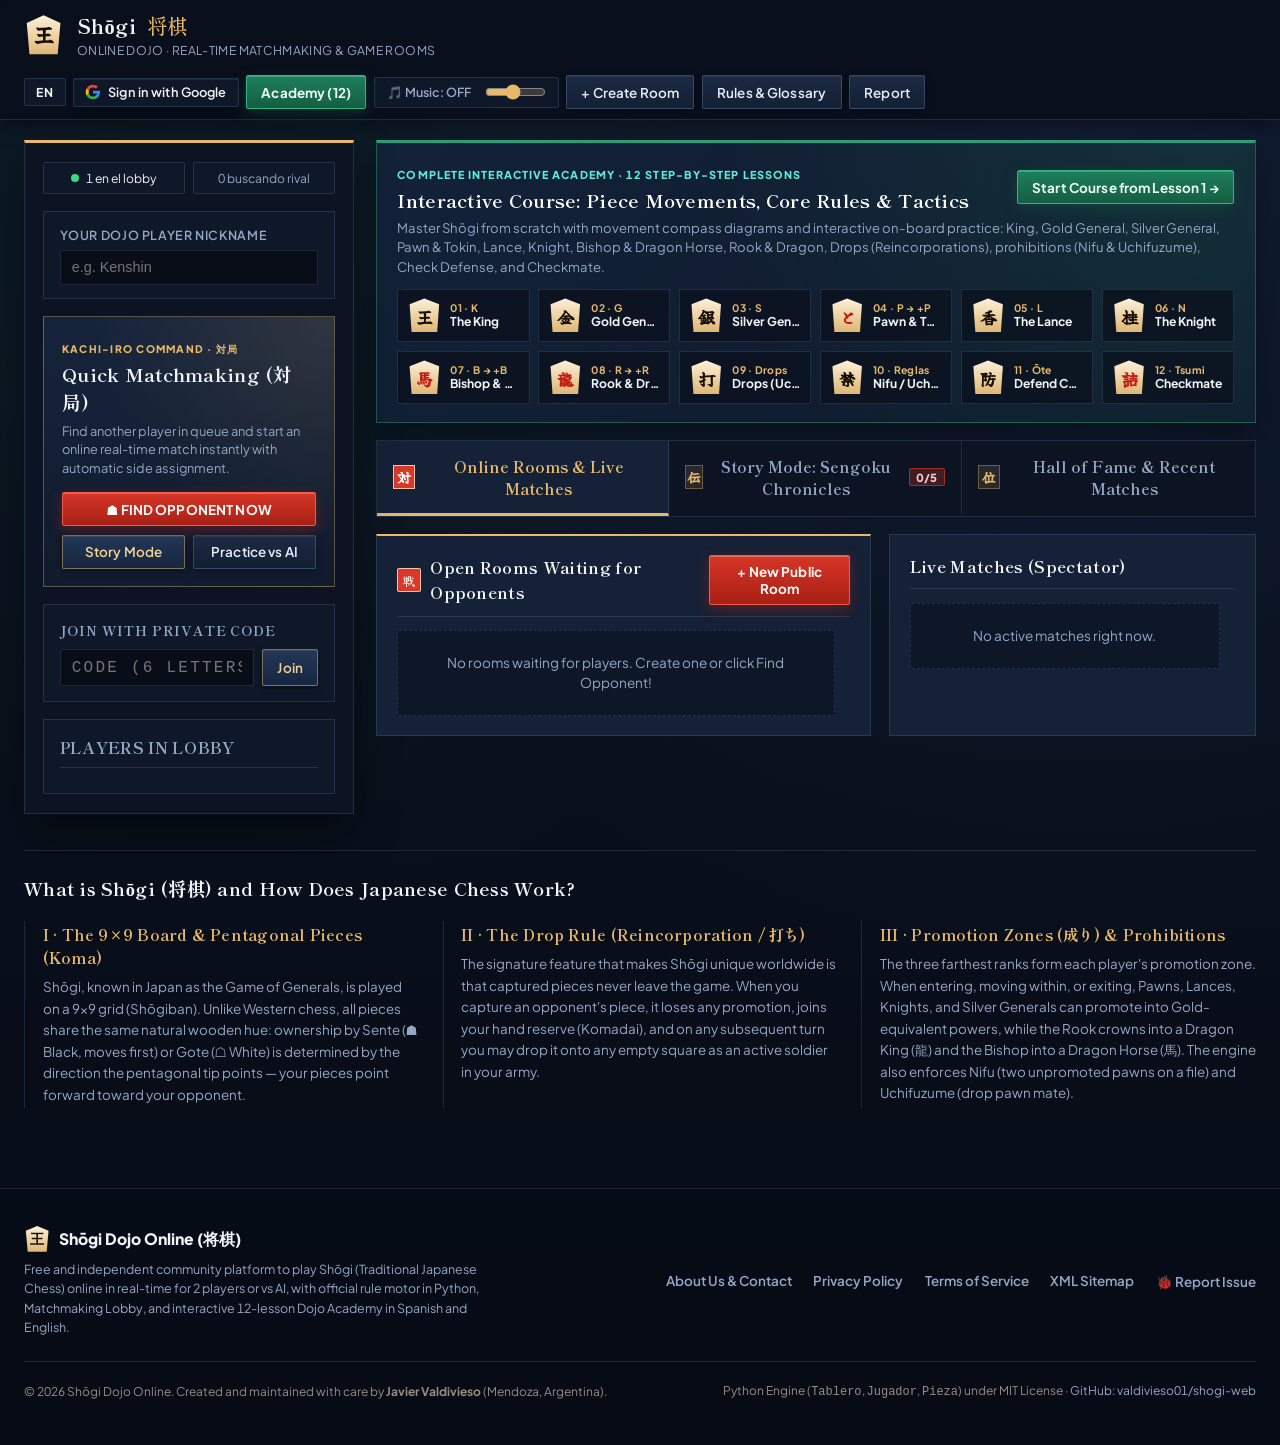
==== static/index.html @ 3d6b6ccf "style(buttons): replace flat beige buttons with Shu-iro vermilion, Tatami jade, and sculpted Indigo " ====
<!DOCTYPE html>
<html lang="es">
<head>
  <meta charset="utf-8">
  <meta name="viewport" content="width=device-width, initial-scale=1.0">
  <title>Dojo Shōgi Online (将棋) | Jugar Ajedrez Japonés Gratis para 2 Jugadores y Academia</title>
  <meta name="description" content="Juega al Shōgi (Ajedrez Tradicional Japonés) online gratis en tiempo real para 2 jugadores o contra la IA en Dojo Shōgi Online. Incluye Lobby de Matchmaking, salas con código y Academia interactiva de 12 lecciones en español.">
  <meta name="keywords" content="shogi online, dojo shogi, dojoshogi, jugar shogi gratis, ajedrez japones online, shogi 2 jugadores, aprender a jugar shogi, reglas del shogi en español, tablero shogi, shogi matchmaking, piezas de shogi">
  <meta name="author" content="Javier Valdivieso">
  <meta name="robots" content="index, follow, max-snippet:-1, max-image-preview:large">
  <meta name="google-adsense-account" content="ca-pub-4665232577336299">
  <link rel="canonical" href="https://www.dojoshogi.online/">
  <link rel="icon" type="image/x-icon" href="/favicon.ico">
  <link rel="icon" type="image/png" sizes="48x48" href="/icon-48.png">
  <link rel="icon" type="image/png" sizes="192x192" href="/icon-192.png">
  <link rel="icon" type="image/svg+xml" href="/icon.svg">
  <link rel="apple-touch-icon" sizes="180x180" href="/apple-touch-icon.png">
  <link rel="manifest" href="/manifest.json">

  <!-- OpenGraph / Facebook / WhatsApp / Discord -->
  <meta property="og:type" content="website">
  <meta property="og:locale" content="es_AR">
  <meta property="og:url" content="https://www.dojoshogi.online/">
  <meta property="og:site_name" content="Dojo Shōgi Online (将棋)">
  <meta property="og:title" content="王 Dojo Shōgi Online (将棋) | Ajedrez Japonés Gratis para 2 Jugadores y Academia">
  <meta property="og:description" content="Desafía a un amigo, busca rival en el Lobby en tiempo real, juega contra el Sensei Bot o aprende desde cero en nuestra Academia interactiva de 12 lecciones en español.">
  <meta property="og:image" content="https://www.dojoshogi.online/static/og-image.png">
  <meta property="og:image:width" content="1200">
  <meta property="og:image:height" content="630">

  <!-- Twitter Cards -->
  <meta name="twitter:card" content="summary_large_image">
  <meta name="twitter:title" content="王 Dojo Shōgi Online (将棋) | Ajedrez Japonés para 2 Jugadores">
  <meta name="twitter:description" content="Partidas online en tiempo real, Lobby de Matchmaking, modo contra IA y Academia interactiva de 12 lecciones en español.">
  <meta name="twitter:image" content="https://www.dojoshogi.online/static/og-image.png">

  <link rel="preconnect" href="https://fonts.googleapis.com">
  <link rel="preconnect" href="https://fonts.gstatic.com" crossorigin>
  <link href="https://fonts.googleapis.com/css2?family=Plus+Jakarta+Sans:wght@400;500;600;700;800&family=Shippori+Mincho:wght@600;700;800&family=Yuji+Syuku&display=swap" rel="stylesheet">
  <link rel="stylesheet" href="/static/styles.css?v=25">

  <!-- Datos Estructurados JSON-LD (Schema.org WebSite + WebApplication + FAQPage) para indexado en Google -->
  <script type="application/ld+json">
  {
    "@context": "https://schema.org",
    "@graph": [
      {
        "@type": "WebSite",
        "@id": "https://www.dojoshogi.online/#website",
        "url": "https://www.dojoshogi.online/",
        "name": "Dojo Shōgi Online (将棋)",
        "inLanguage": "es",
        "image": "https://www.dojoshogi.online/static/og-image.png",
        "publisher": {
          "@type": "Person",
          "name": "Javier Valdivieso"
        }
      },
      {
        "@type": "WebApplication",
        "@id": "https://www.dojoshogi.online/#app",
        "url": "https://www.dojoshogi.online/",
        "name": "Dojo Shōgi Online (将棋)",
        "applicationCategory": "GameApplication",
        "genre": "Board Game, Strategy, Japanese Chess",
        "inLanguage": "es",
        "operatingSystem": "All",
        "image": "https://www.dojoshogi.online/static/og-image.png",
        "logo": "https://www.dojoshogi.online/static/icon-512.png",
        "author": {
          "@type": "Person",
          "name": "Javier Valdivieso"
        },
        "description": "Plataforma web gratuita para jugar al Shōgi (Ajedrez Tradicional Japonés) online en tiempo real para 2 jugadores o contra la IA, con Lobby de Matchmaking y curso interactivo de 12 lecciones.",
        "offers": {
          "@type": "Offer",
          "price": "0",
          "priceCurrency": "USD"
        }
      },
      {
        "@type": "FAQPage",
        "@id": "https://www.dojoshogi.online/#faq",
        "mainEntity": [
          {
            "@type": "Question",
            "name": "¿Cómo se juega al Shōgi (Ajedrez Japonés) online para 2 jugadores?",
            "acceptedAnswer": {
              "@type": "Answer",
              "text": "En Dojo Shōgi Online (dojoshogi.online) puedes usar el botón de Emparejamiento Rápido (Matchmaking) para encontrar un rival automáticamente, jugar en solitario contra el Sensei Bot (IA), unirte a una sala pública abierta en el Lobby o crear una sala privada y compartir el enlace con un amigo para jugar en tiempo real desde cualquier dispositivo."
            }
          },
          {
            "@type": "Question",
            "name": "¿Cuál es la principal diferencia entre el Shōgi y el ajedrez occidental?",
            "acceptedAnswer": {
              "@type": "Answer",
              "text": "Se juega en un tablero de 9x9 casillas con fichas pentagonales llamadas Koma. La regla más distintiva es la Reincorporación (Drop o Uchi): las piezas que capturas al oponente pasan a tu reserva (Komadai) y en tu turno puedes volver a colocarlas en el tablero como parte de tu propio ejército."
            }
          },
          {
            "@type": "Question",
            "name": "¿Qué son las reglas de Nifu y Uchifuzume en el Shōgi?",
            "acceptedAnswer": {
              "@type": "Answer",
              "text": "Nifu (Dos Peones) prohíbe reincorporar un peón de la reserva en una columna donde ya tengas otro peón propio sin promocionar. Uchifuzume prohíbe dar jaque mate inmediato soltando un peón desde la reserva, aunque sí es válido dar jaque mate moviendo un peón que ya estaba en el tablero."
            }
          }
        ]
      }
    ]
  }
  </script>

  <!-- Google AdSense -->
  <script async src="https://pagead2.googlesyndication.com/pagead/js/adsbygoogle.js?client=ca-pub-4665232577336299" crossorigin="anonymous"></script>

  <!-- Vercel Web Analytics (HTML / Python Flask) -->
  <script>
    window.va = window.va || function () { (window.vaq = window.vaq || []).push(arguments); };
  </script>
  <script defer src="/_vercel/insights/script.js"></script>
  <!-- Google Identity Services (Sign in with Google) -->
  <script src="https://accounts.google.com/gsi/client" async defer></script>
</head>
<body>
  <header class="topbar">
    <div class="brand">
      <span class="brand-koma" aria-hidden="true">王</span>
      <div>
        <h1>Shōgi <span lang="ja">将棋</span></h1>
        <p class="subtitle" data-i18n="subtitle">Dojo Online · Matchmaking y Salas en Tiempo Real</p>
      </div>
    </div>

    <div class="room-bar" id="room-bar">
      <!-- Selector de Idioma -->
      <div class="lang-switch-pill" role="group" aria-label="Selector de idioma / Language selector">
        <button type="button" class="btn-lang-toggle" id="btn-toggle-lang" title="Cambiar idioma (Español / English)">
          <span id="current-lang-label">ES</span>
        </button>
      </div>

      <!-- Widget de Autenticación con Google -->
      <div class="user-auth-pill" id="user-auth-pill">
        <button type="button" class="btn btn-auth" id="btn-google-login">
          <svg class="google-icon" viewBox="0 0 24 24" width="16" height="16" aria-hidden="true">
            <path fill="#4285F4" d="M22.56 12.25c0-.78-.07-1.53-.2-2.25H12v4.26h5.92c-.26 1.37-1.04 2.53-2.21 3.31v2.77h3.57c2.08-1.92 3.28-4.74 3.28-8.09z"/>
            <path fill="#34A853" d="M12 23c2.97 0 5.46-.98 7.28-2.66l-3.57-2.77c-.98.66-2.23 1.06-3.71 1.06-2.86 0-5.29-1.93-6.16-4.53H2.18v2.84C3.99 20.53 7.7 23 12 23z"/>
            <path fill="#FBBC05" d="M5.84 14.09c-.22-.66-.35-1.36-.35-2.09s.13-1.43.35-2.09V7.06H2.18C1.43 8.55 1 10.22 1 12s.43 3.45 1.18 4.94l2.85-2.22.81-.63z"/>
            <path fill="#EA4335" d="M12 5.38c1.62 0 3.06.56 4.21 1.64l3.15-3.15C17.45 2.09 14.97 1 12 1 7.7 1 3.99 3.47 2.18 7.06l3.66 2.84c.87-2.6 3.3-4.52 6.16-4.52z"/>
          </svg>
          <span data-i18n="btn_login_google">Iniciar con Google</span>
        </button>
        <div class="user-profile-widget" id="user-profile-widget" hidden>
          <a href="/admin" class="btn-admin-pill" id="btn-admin-topbar" title="Panel de Administración" hidden>Admin</a>
          <img src="" alt="Avatar" class="user-avatar-top" id="user-avatar-top" width="26" height="26">
          <div class="user-meta-top">
            <span class="user-name-top" id="user-name-top"></span>
            <span class="user-rating-badge" id="user-rating-top">1200 pts</span>
          </div>
          <button type="button" class="btn-logout" id="btn-logout" title="Cerrar sesión" aria-label="Cerrar sesión">✕</button>
        </div>
      </div>
      <button type="button" class="btn" id="btn-back-lobby" data-i18n="btn_back_lobby" hidden>
        ← Volver al Lobby
      </button>
      <div class="room-pill" id="room-pill" hidden>
        <span class="status-dot" id="conn-dot" aria-hidden="true"></span>
        <span class="room-label" data-i18n="room_label">Sala:</span>
        <code id="room-code-display">---</code>
        <span class="role-badge" id="my-role-badge">Sin sala</span>
      </div>
      <button type="button" class="btn btn-accent" id="btn-copy-link" data-i18n="btn_copy_link" hidden>
        Copiar link de invitación
      </button>
      <button type="button" class="btn" id="btn-flip-board" data-i18n="btn_flip_board" hidden>
        Girar tablero
      </button>
      <button type="button" class="btn btn-jade" id="btn-start-tutorial-top" data-i18n="btn_learn_play">
        Academia (12)
      </button>
      <div class="audio-control-pill" role="group" aria-label="Control de música relajante del Dojo">
        <button type="button" class="btn-audio-toggle" id="btn-toggle-music" aria-pressed="false">
          Sonido: OFF
        </button>
        <input
          type="range"
          id="music-volume"
          class="music-volume-slider"
          min="0"
          max="100"
          value="45"
          aria-label="Volumen de la música relajante"
        >
      </div>
      <button type="button" class="btn" id="btn-open-create-modal" data-i18n="btn_create_room_top">
        + Crear Sala
      </button>
      <button type="button" class="btn" id="btn-open-rules" data-i18n="btn_rules_top">
        Glosario y Reglas
      </button>
      <button type="button" class="btn" id="btn-open-bug-report" data-i18n="btn_bug_top">
        Reportar
      </button>
    </div>
  </header>

  <main>
    <!-- VISTA 1: STUDIO DE ESTRATEGIA (SIDEBAR COMMAND DOCK + LIENZO CENTRAL) -->
    <section class="lobby-page" id="lobby-view" aria-label="Lobby principal de emparejamiento y salas">
      <div class="studio-shell">
        <!-- COLUMNA IZQUIERDA FIJA: COMMAND DOCK DEL DOJO -->
        <aside class="studio-sidebar" aria-label="Consola de comando del Dojo">
          <!-- Estado de Red en Vivo -->
          <div class="dock-telemetry">
            <span class="online-pill">
              <span class="status-dot online" aria-hidden="true"></span>
              <span id="online-count-label">1 en el lobby</span>
            </span>
            <span class="queue-badge" id="queue-count-badge">0 buscando rival</span>
          </div>

          <!-- Perfil de Invitado (Se oculta automáticamente al iniciar sesión con Google) -->
          <div class="hero-profile" id="hero-profile-card">
            <label class="field-label" for="lobby-nickname" data-i18n="player_name_label">Tu nombre de jugador en el Dojo</label>
            <div class="profile-input-row">
              <input type="text" id="lobby-nickname" class="text-input" placeholder="Ej. Kenshin" data-i18n-placeholder="player_name_placeholder" maxlength="24" autocomplete="nickname">
            </div>
          </div>

          <!-- Consola de Emparejamiento y Juego Rápido -->
          <div class="matchmake-card" id="matchmake-card">
            <div class="matchmake-info">
              <span class="dock-kicker">KACHI-IRO COMMAND · 対局</span>
              <h2 data-i18n-html="quick_match_title">Emparejamiento Rápido (<span lang="ja">対局</span>)</h2>
              <p id="matchmake-status-text" data-i18n="quick_match_desc">
                Busca a otro jugador en cola y comienza una partida automáticamente con asignación de bandos.
              </p>
            </div>
            <div class="matchmake-actions">
              <button type="button" class="btn btn-primary btn-lg btn-dock-main" id="btn-quick-match" data-i18n="btn_quick_match">
                ☗ Buscar Rival Ahora
              </button>
              <button type="button" class="btn btn-danger btn-lg btn-dock-main" id="btn-cancel-match" data-i18n="btn_cancel_match" hidden>
                Cancelar búsqueda
              </button>
              <div class="dock-secondary-grid">
                <button type="button" class="btn btn-accent" id="btn-jump-story" data-i18n="btn_jump_story">
                  Modo Historia
                </button>
                <button type="button" class="btn" id="btn-play-ai-quick" data-i18n="btn_play_ai">
                  Práctica vs IA
                </button>
              </div>
            </div>
          </div>

          <!-- Unión Directa con Código Privado -->
          <section class="dock-section" aria-labelledby="join-by-code-heading">
            <h2 id="join-by-code-heading" data-i18n="join_code_heading">Unirse con Código Privado</h2>
            <div class="code-join-row">
              <input type="text" id="direct-code-input" class="text-input code-input" placeholder="CÓDIGO (6 LETRAS)" data-i18n-placeholder="join_code_placeholder" maxlength="6" aria-label="Código de sala de 6 caracteres">
              <button type="button" class="btn btn-accent" id="btn-direct-join" data-i18n="btn_direct_join">Entrar</button>
            </div>
            <p class="dialog-error" id="direct-join-error" role="alert" hidden></p>
          </section>

          <!-- Jugadores Conectados en el Lobby -->
          <section class="dock-section dock-players-section" aria-labelledby="online-players-heading">
            <div class="panel-header">
              <h2 id="online-players-heading" data-i18n="online_players_heading">Jugadores en el Lobby</h2>
            </div>
            <ul class="players-online-list" id="online-players-list" aria-live="polite"></ul>
          </section>
        </aside>

        <!-- LIENZO PRINCIPAL DERECHO -->
        <div class="studio-workspace">
          <!-- 1. PRIMERO Y SIEMPRE VISIBLE: ACADEMIA DE SHŌGI CON FICHAS KOMA PENTAGONALES 3D -->
          <section class="tutorial-banner-card" aria-labelledby="tutorial-lobby-heading">
            <div class="tutorial-banner-info">
              <div class="tutorial-top-row">
                <div>
                  <span class="tutorial-tag" data-i18n="academy_badge">Academia Interactiva Completa · 12 Lecciones con Diagramas</span>
                  <h2 id="tutorial-lobby-heading" data-i18n="academy_heading">Curso Paso a Paso: Cómo Mueve Cada Pieza, Reglas y Tácticas</h2>
                </div>
                <button type="button" class="btn btn-jade" id="btn-start-tutorial-hero" data-i18n="btn_start_course">
                  Empezar Curso desde Lección 1 →
                </button>
              </div>
              <p data-i18n="academy_desc" class="tutorial-compact-desc">
                Haz clic en cualquier ficha <strong>Koma</strong> para abrir su lección interactiva en el tablero con brújula visual de movimiento:
              </p>
              <div class="tutorial-chapters-pills" id="tutorial-chapters-pills">
                <button type="button" class="chapter-pill" data-step="0">
                  <span class="mini-koma" aria-hidden="true">王</span>
                  <span class="chapter-meta"><small>01 · K</small><strong>El Rey</strong></span>
                </button>
                <button type="button" class="chapter-pill" data-step="1">
                  <span class="mini-koma" aria-hidden="true">金</span>
                  <span class="chapter-meta"><small>02 · G</small><strong>General Oro</strong></span>
                </button>
                <button type="button" class="chapter-pill" data-step="2">
                  <span class="mini-koma" aria-hidden="true">銀</span>
                  <span class="chapter-meta"><small>03 · S</small><strong>General Plata</strong></span>
                </button>
                <button type="button" class="chapter-pill" data-step="3">
                  <span class="mini-koma is-promoted" aria-hidden="true">と</span>
                  <span class="chapter-meta"><small>04 · P → +P</small><strong>Peón y Tokin</strong></span>
                </button>
                <button type="button" class="chapter-pill" data-step="4">
                  <span class="mini-koma" aria-hidden="true">香</span>
                  <span class="chapter-meta"><small>05 · L</small><strong>El Lancero</strong></span>
                </button>
                <button type="button" class="chapter-pill" data-step="5">
                  <span class="mini-koma" aria-hidden="true">桂</span>
                  <span class="chapter-meta"><small>06 · N</small><strong>El Caballo</strong></span>
                </button>
                <button type="button" class="chapter-pill" data-step="6">
                  <span class="mini-koma is-promoted" aria-hidden="true">馬</span>
                  <span class="chapter-meta"><small>07 · B → +B</small><strong>Alfil y Dragón</strong></span>
                </button>
                <button type="button" class="chapter-pill" data-step="7">
                  <span class="mini-koma is-promoted" aria-hidden="true">龍</span>
                  <span class="chapter-meta"><small>08 · R → +R</small><strong>Torre y Dragón</strong></span>
                </button>
                <button type="button" class="chapter-pill" data-step="8">
                  <span class="mini-koma" aria-hidden="true">打</span>
                  <span class="chapter-meta"><small>09 · Drops</small><strong>Reincorporar</strong></span>
                </button>
                <button type="button" class="chapter-pill" data-step="9">
                  <span class="mini-koma" aria-hidden="true">禁</span>
                  <span class="chapter-meta"><small>10 · Reglas</small><strong>Nifu / Uchifuzume</strong></span>
                </button>
                <button type="button" class="chapter-pill" data-step="10">
                  <span class="mini-koma" aria-hidden="true">防</span>
                  <span class="chapter-meta"><small>11 · Ōte</small><strong>Defender Jaque</strong></span>
                </button>
                <button type="button" class="chapter-pill" data-step="11">
                  <span class="mini-koma is-promoted" aria-hidden="true">詰</span>
                  <span class="chapter-meta"><small>12 · Tsumi</small><strong>Jaque Mate</strong></span>
                </button>
              </div>
            </div>
          </section>

          <!-- 2. BARRA DE VISTAS DEL ESTUDIO (SALAS ONLINE | CRÓNICAS DEL SENGOKU | SALÓN DE LA FAMA) -->
          <nav class="lobby-hub-tabs" role="tablist" aria-label="Secciones principales del Dojo">
            <button type="button" class="lobby-hub-tab active" role="tab" aria-selected="true" data-hub-tab="online" id="hub-tab-btn-online">
              <span class="hub-tab-icon" aria-hidden="true">対</span>
              <span data-i18n="tab_online_lobby">Salas Online y Partidas en Vivo</span>
            </button>
            <button type="button" class="lobby-hub-tab" role="tab" aria-selected="false" data-hub-tab="story" id="hub-tab-btn-story">
              <span class="hub-tab-icon" aria-hidden="true">伝</span>
              <span data-i18n="tab_story_mode">Modo Historia: Crónicas del Sengoku</span>
              <span class="hub-tab-badge" id="hub-story-badge">0/5</span>
            </button>
            <button type="button" class="lobby-hub-tab" role="tab" aria-selected="false" data-hub-tab="ranking" id="hub-tab-btn-ranking">
              <span class="hub-tab-icon" aria-hidden="true">位</span>
              <span data-i18n="tab_hall_of_fame">Salón de la Fama y Últimas Partidas</span>
            </button>
          </nav>

          <!-- PANEL A: SALAS ABIERTAS Y PARTIDAS EN CURSO -->
          <div class="lobby-columns" id="hub-panel-online" role="tabpanel">
            <section class="lobby-panel lobby-panel-featured" aria-labelledby="open-rooms-heading">
              <div class="panel-header">
                <div class="panel-title-with-seal">
                  <span class="hanko-mini" aria-hidden="true">戦</span>
                  <h2 id="open-rooms-heading" data-i18n="open_rooms_heading">Salas Abiertas Esperando Rival</h2>
                </div>
                <button type="button" class="btn btn-primary" id="btn-create-public-quick" data-i18n="btn_new_public_room">
                  + Nueva Sala Pública
                </button>
              </div>
              <div class="rooms-list" id="open-rooms-list" aria-live="polite">
                <p class="empty-state" data-i18n="no_open_rooms">No hay salas esperando jugador. ¡Crea una o usa Buscar Rival!</p>
              </div>
            </section>

            <section class="lobby-panel" aria-labelledby="live-rooms-heading">
              <div class="panel-header">
                <h2 id="live-rooms-heading" data-i18n="live_rooms_heading">Partidas en Vivo (Espectador)</h2>
              </div>
              <div class="rooms-list" id="live-rooms-list" aria-live="polite">
                <p class="empty-state" data-i18n="no_live_rooms">No hay partidas en curso en este momento.</p>
              </div>
            </section>
          </div>

          <!-- PANEL B: MODO HISTORIA (1 JUGADOR): CRÓNICAS DEL SENGOKU -->
          <section class="story-campaign-card" id="story-campaign-section" role="tabpanel" aria-labelledby="story-campaign-heading" hidden>
            <div class="story-campaign-header">
              <div class="story-campaign-title-wrap">
                <span class="story-tag" data-i18n="story_badge">Modo Historia · Campaña de 5 Capítulos (1 Jugador)</span>
                <h2 id="story-campaign-heading" data-i18n="story_heading">Crónicas del Sengoku: El Camino del Shōgun (戦国将棋伝)</h2>
                <p data-i18n="story_desc">
                  Enfrenta en orden cronológico y táctico a 5 figuras legendarias del Japón feudal: desde un soldado de infantería <em>Ashigaru</em> hasta el mítico <em>Meijin</em> <strong>Ōhashi Sōkei</strong>.
                </p>
              </div>
              <div class="story-campaign-controls">
                <span class="story-progress-pill" id="story-progress-pill">0 / 5 Derrotados</span>
                <button type="button" class="btn btn-sm" id="btn-story-unlock-all" data-i18n="btn_story_unlock_all" hidden>Modo Libre</button>
              </div>
            </div>
            <div class="story-chapters-grid" id="story-chapters-grid" aria-live="polite"></div>
          </section>

          <!-- PANEL C: RANKING COMPETITIVO Y SALÓN DE LA FAMA ONLINE -->
          <section class="community-stats-section" id="hub-panel-ranking" role="tabpanel" aria-labelledby="leaderboard-heading" hidden>
            <div class="stats-grid">
              <div class="stats-card leaderboard-card">
                <div class="panel-header">
                  <h2 id="leaderboard-heading" data-i18n="leaderboard_title">Salón de la Fama (Top Jugadores)</h2>
                  <span class="badge-tag" data-i18n="leaderboard_tag">Competitivo</span>
                </div>
                <div class="leaderboard-table-wrap">
                  <table class="leaderboard-table">
                    <thead>
                      <tr>
                        <th scope="col" data-i18n="rank_col">#</th>
                        <th scope="col" data-i18n="player_col">Jugador</th>
                        <th scope="col" class="text-right" data-i18n="rating_col">Rating</th>
                        <th scope="col" class="text-right" data-i18n="victories_col">V / D</th>
                        <th scope="col" class="text-right" data-i18n="winrate_col">Efectividad</th>
                      </tr>
                    </thead>
                    <tbody id="leaderboard-tbody">
                      <tr>
                        <td colspan="5" class="empty-state" data-i18n="leaderboard_empty">
                          Aún no hay partidas puntuadas. ¡Inicia sesión con Google, juega una partida y lidera el Salón de la Fama!
                        </td>
                      </tr>
                    </tbody>
                  </table>
                </div>
              </div>

              <div class="stats-card recent-matches-card">
                <div class="panel-header">
                  <h2 data-i18n="recent_matches_title">Últimas Partidas Disputadas</h2>
                  <span class="badge-tag" data-i18n="matches_tag">En Vivo</span>
                </div>
                <div class="recent-matches-list" id="recent-matches-list">
                  <p class="empty-state" data-i18n="recent_matches_empty">No hay partidas registradas recientemente.</p>
                </div>
              </div>
            </div>
          </section>
        </div>
      </div>

      <!-- Sección Editorial / SEO para Indexado en Google y Google AdSense -->
      <section class="seo-editorial-section" aria-labelledby="seo-guide-heading">
        <h2 id="seo-guide-heading" data-i18n="seo_heading">¿Qué es el Shōgi (<span lang="ja">将棋</span>) y cómo funciona el Ajedrez Japonés?</h2>
        <div class="seo-editorial-grid">
          <article class="seo-article-card">
            <h3 data-i18n="seo_art1_title">I · El Tablero 9×9 y las Fichas Pentagonales (Koma)</h3>
            <p data-i18n="seo_art1_text">
              El <strong>Shōgi</strong>, conocido en Japón como el <em>Juego de los Generales</em>, se disputa sobre un tablero rectangular de 9 filas por 9 columnas (<em>Shōgiban</em>). A diferencia del ajedrez occidental, todas las piezas tienen el mismo color de madera: la pertenencia a cada jugador —<strong>Sente (☗ Negro, quien mueve primero)</strong> o <strong>Gote (☖ Blanco)</strong>— se identifica por la dirección hacia la que apunta la punta de cada ficha pentagonal.
            </p>
          </article>
          <article class="seo-article-card">
            <h3 data-i18n="seo_art2_title">II · La Regla de Reincorporación (Drops / <span lang="ja">打ち</span>)</h3>
            <p data-i18n="seo_art2_text">
              La característica estratégica que hace único al Shōgi en todo el mundo es que <strong>las piezas capturadas nunca mueren</strong>. Cuando capturas una ficha del adversario, esta pierde su promoción, pasa a tu soporte lateral (<em>Komadai</em>) y en cualquiera de tus turnos posteriores puedes gastarlo para <strong>reincorporarla en una casilla vacía</strong> como parte de tu propio ejército.
            </p>
          </article>
          <article class="seo-article-card">
            <h3 data-i18n="seo_art3_title">III · Zona de Promoción (<span lang="ja">成り</span>) y Reglas Especiales</h3>
            <p data-i18n="seo_art3_text">
              Las 3 filas más alejadas de cada jugador conforman la <strong>zona de promoción</strong>. Al entrar, moverse o salir de ella, los Peones, Lanceros, Caballos y Generales de Plata pueden promocionar para mover como un <strong>General de Oro</strong>, mientras que la Torre se corona en <strong>Rey Dragón (<span lang="ja">龍</span>)</strong> y el Alfil en <strong>Caballo Dragón (<span lang="ja">馬</span>)</strong>. El motor valida además las prohibiciones oficiales de <em>Nifu</em> (dos peones en la misma columna) y <em>Uchifuzume</em>.
            </p>
          </article>
        </div>
      </section>
    </section>

    <!-- VISTA 2: ARENA DE JUEGO (TABLERO 9x9) -->
    <div class="arena" id="game-view" hidden>
      <!-- Columna Izquierda: Reserva Superior (Rival) + Estado -->
      <aside class="side-panel side-left" aria-label="Panel del jugador superior y reserva">
        <section class="player-card" id="top-player-card">
          <div class="player-header">
            <span class="player-symbol" id="top-player-symbol" aria-hidden="true">☖</span>
            <div class="player-meta">
              <h2 id="top-player-title" data-i18n="gote_title">Gote · Blanco</h2>
              <p class="player-name" id="top-player-name" data-i18n="waiting_player">Esperando jugador...</p>
            </div>
            <span class="turn-tag" id="top-turn-tag" data-i18n="their_turn" hidden>Su turno</span>
          </div>
          <div class="komadai" id="top-komadai" aria-label="Piezas capturadas del jugador superior">
            <p class="komadai-title" data-i18n="komadai_top_title">Piezas en mano (Komadai)</p>
            <div class="komadai-grid" id="top-hand-grid"></div>
          </div>
        </section>

        <section class="match-card" aria-labelledby="match-status-heading">
          <h2 id="match-status-heading" data-i18n="match_status_heading">Estado de la Partida</h2>
          <div class="turn-banner" id="turn-banner" role="status" aria-live="polite" data-i18n="loading_game">
            Cargando partida...
          </div>
          <div class="check-alert" id="check-alert" role="alert" data-i18n="check_alert_text" hidden>
            ¡Jaque al Rey (<span lang="ja">王手</span> - Ōte)!
          </div>
          <div class="invite-callout" id="invite-callout" hidden>
            <p data-i18n="invite_waiting_text">Esperando a tu oponente. Comparte este enlace o espera a que alguien se una desde el Lobby:</p>
            <div class="invite-row">
              <input type="text" id="invite-url-input" readonly aria-label="Enlace de invitación a la sala">
              <button type="button" class="btn btn-accent" id="btn-copy-inline" data-i18n="btn_copy_inline">Copiar</button>
            </div>
          </div>
          <div class="match-actions">
            <button type="button" class="btn" id="btn-reset-game" data-i18n="btn_reset_board">Reiniciar tablero</button>
            <button type="button" class="btn btn-danger" id="btn-resign-game" data-i18n="btn_resign">Rendirse</button>
          </div>
        </section>
      </aside>

      <!-- Centro: Tablero Shōgiban 9x9 (+ Panel del Sensei en Modo Tutorial) -->
      <section class="board-stage" aria-label="Tablero de Shōgi 9 por 9">
        <article class="sensei-panel" id="sensei-panel" aria-live="polite" hidden>
          <div class="sensei-header">
            <span class="sensei-badge" id="sensei-step-badge">Lección 1 de 12</span>
            <h2 id="sensei-title">El Rey (王 · K)</h2>
            <select id="sensei-jump-select" class="sensei-select" aria-label="Cambiar de lección"></select>
            <div class="sensei-progress" aria-hidden="true">
              <div class="sensei-progress-fill" id="sensei-progress-fill" style="--progress: 8%;"></div>
            </div>
          </div>

          <div class="sensei-body-grid">
            <div class="sensei-explanation">
              <div class="sensei-lesson-text" id="sensei-text"></div>
              <ul class="sensei-key-points" id="sensei-key-points"></ul>
            </div>
            <div class="sensei-diagrams" id="sensei-diagrams" aria-label="Diagrama de movimiento de la pieza"></div>
          </div>

          <p class="sensei-objective" id="sensei-objective"></p>
          <div class="sensei-controls">
            <button type="button" class="btn" id="btn-tut-prev" data-i18n="btn_tut_prev">← Lección anterior</button>
            <button type="button" class="btn" id="btn-tut-retry" data-i18n="btn_tut_retry">Reiniciar ejercicio</button>
            <button type="button" class="btn btn-primary" id="btn-tut-next" data-i18n="btn_tut_next">Siguiente lección →</button>
          </div>
        </article>

        <!-- Panel del Rival Histórico en Modo Historia -->
        <article class="story-hud-panel" id="story-hud-panel" aria-live="polite" hidden>
          <div class="story-hud-main">
            <div class="story-hud-avatar-wrap">
              <img src="/static/portraits/ashigaru.jpg" alt="" class="story-hud-portrait" id="story-hud-portrait" width="68" height="68">
              <div class="story-hud-crest" id="story-hud-mon" aria-hidden="true">歩</div>
            </div>
            <div class="story-hud-info">
              <div class="story-hud-topline">
                <span class="story-hud-chapter-badge" id="story-hud-chapter-badge">Capítulo 1 de 5</span>
                <span class="story-hud-stars" id="story-hud-stars">⭐ 800 ELO</span>
                <span class="story-hud-era" id="story-hud-era">1554 · Owari</span>
              </div>
              <h2 class="story-hud-name" id="story-hud-name">Ashigaru Tōkichi (足軽 藤吉)</h2>
              <p class="story-hud-quote" id="story-hud-quote">"¡Aunque sea un simple soldado con sandalias de paja, algún día comandaré un ejército!"</p>
            </div>
            <div class="story-hud-actions">
              <button type="button" class="btn btn-primary" id="btn-story-next-chapter" hidden>⚔️ Siguiente Capítulo →</button>
            </div>
          </div>
        </article>

        <div class="shogiban-frame">
          <div class="col-coords" id="col-coords" aria-hidden="true"></div>
          <div class="board-with-rows">
            <div class="board-grid" id="shogi-board" role="grid" aria-label="Cuadrícula 9x9 de Shōgi"></div>
            <div class="row-coords" id="row-coords" aria-hidden="true"></div>
          </div>
        </div>
        <p class="board-hint" id="board-hint" data-i18n="board_hint">
          Selecciona una pieza de tu bando para ver sus movimientos legales, o haz clic en una pieza capturada de tu reserva para reincorporarla.
        </p>
      </section>

      <!-- Columna Derecha: Reserva Inferior (Jugador Activo) + Historial -->
      <aside class="side-panel side-right" aria-label="Panel del jugador inferior e historial">
        <section class="player-card player-card-active" id="bottom-player-card">
          <div class="player-header">
            <span class="player-symbol" id="bottom-player-symbol" aria-hidden="true">☗</span>
            <div class="player-meta">
              <h2 id="bottom-player-title" data-i18n="sente_title">Sente · Negro</h2>
              <p class="player-name" id="bottom-player-name" data-i18n="waiting_player">Esperando jugador...</p>
            </div>
            <span class="turn-tag" id="bottom-turn-tag" data-i18n="your_turn" hidden>Tu turno</span>
          </div>
          <div class="komadai" id="bottom-komadai" aria-label="Piezas capturadas del jugador inferior">
            <p class="komadai-title" data-i18n="komadai_bottom_title">Piezas en mano (clic para reincorporar)</p>
            <div class="komadai-grid" id="bottom-hand-grid"></div>
          </div>
        </section>

        <section class="history-card" aria-labelledby="history-heading">
          <div class="history-header">
            <h2 id="history-heading" data-i18n="history_heading">Registro de Jugadas</h2>
            <span class="move-counter" id="move-counter">0 jugadas</span>
          </div>
          <ol class="history-list" id="history-list" aria-live="polite"></ol>
        </section>
      </aside>
    </div>
  </main>

  <footer class="site-footer">
    <div class="site-footer-inner">
      <div class="site-footer-top">
        <div class="site-footer-brand">
          <div class="site-footer-logo">
            <span class="footer-koma-icon" aria-hidden="true">王</span>
            <span>Shōgi Dojo Online (<span lang="ja">将棋</span>)</span>
          </div>
          <p data-i18n="footer_desc">
            Plataforma web comunitaria e independiente para jugar al Shōgi (Ajedrez Tradicional Japonés) online en tiempo real para 2 jugadores, con motor de reglas oficiales en Python, Lobby de Matchmaking y Academia interactiva paso a paso en español e inglés.
          </p>
        </div>

        <nav class="site-footer-nav" aria-label="Enlaces legales y de información">
          <a href="/sobre-nosotros" id="footer-link-about" data-i18n="footer_about">Sobre Nosotros &amp; Contacto</a>
          <a href="/politica-de-privacidad" id="footer-link-privacy" data-i18n="footer_privacy">Política de Privacidad</a>
          <a href="/terminos-de-servicio" id="footer-link-terms" data-i18n="footer_terms">Términos de Servicio</a>
          <a href="/sitemap.xml" data-i18n="footer_sitemap">Sitemap XML</a>
          <button type="button" class="footer-link-btn" id="btn-open-bug-footer" data-i18n="footer_bug">🐞 Reportar Error</button>
        </nav>
      </div>

      <div class="site-footer-bottom">
        <p data-i18n-html="footer_copy">
          © 2026 Shōgi Dojo Online. Creado y mantenido con dedicación por <strong>Javier Valdivieso</strong> (Mendoza, Argentina).
        </p>
        <p data-i18n-html="footer_license">
          Motor en Python (<code>Tablero</code>, <code>Jugador</code>, <code>Pieza</code>) bajo Licencia MIT · <a href="https://github.com/valdivieso01/shogi-web" target="_blank" rel="noopener noreferrer">GitHub: valdivieso01/shogi-web</a>
        </p>
      </div>
    </div>
  </footer>

  <!-- Modal Nativo: Configurar y Crear Sala -->
  <dialog id="lobby-dialog" aria-labelledby="lobby-dialog-title" closedby="any">
    <div class="dialog-box">
      <div class="dialog-header">
        <h1 id="lobby-dialog-title" data-i18n="create_modal_title">Crear Nueva Sala de Shōgi</h1>
        <form method="dialog">
          <button value="close" class="btn-icon" aria-label="Cerrar ventana de creación">✕</button>
        </form>
      </div>

      <div class="create-form">
        <label class="field-label" for="room-title-create" data-i18n="room_title_label">Nombre de la sala (opcional)</label>
        <input type="text" id="room-title-create" class="text-input" placeholder="Ej. Dojo Principiantes" data-i18n-placeholder="room_title_placeholder" maxlength="36" autofocus>

        <fieldset class="choice-fieldset">
          <legend data-i18n="mode_legend">Modo y visibilidad</legend>
          <label class="radio-card">
            <input type="radio" name="game-mode" value="online-public" checked>
            <span>
              <strong data-i18n="mode_pub_title">Sala Online Pública (Visible en el Lobby)</strong>
              <small data-i18n="mode_pub_sub">Cualquier jugador en el Lobby podrá unirse con un clic.</small>
            </span>
          </label>
          <label class="radio-card">
            <input type="radio" name="game-mode" value="online-private">
            <span>
              <strong data-i18n="mode_priv_title">Sala Online Privada (Solo con Código / Link)</strong>
              <small data-i18n="mode_priv_sub">No aparece en la lista pública; invita con el enlace directo.</small>
            </span>
          </label>
          <label class="radio-card">
            <input type="radio" name="game-mode" value="ai">
            <span>
              <strong data-i18n="mode_ai_title">1 Jugador contra Sensei Bot 🤖 (IA)</strong>
              <small data-i18n="mode_ai_sub">Practica una partida completa en solitario contra el bot del Dojo.</small>
            </span>
          </label>
          <label class="radio-card">
            <input type="radio" name="game-mode" value="local">
            <span>
              <strong data-i18n="mode_local_title">2 Jugadores en este Dispositivo</strong>
              <small data-i18n="mode_local_sub">Turnos compartidos en la misma pantalla.</small>
            </span>
          </label>
        </fieldset>

        <fieldset class="choice-fieldset" id="color-choice-group">
          <legend data-i18n="color_legend">Elige tu bando inicial</legend>
          <div class="radio-inline">
            <label class="radio-pill">
              <input type="radio" name="creator-color" value="negro" checked>
              <span data-i18n="color_sente">☗ Sente (Negro · Empieza)</span>
            </label>
            <label class="radio-pill">
              <input type="radio" name="creator-color" value="blanco">
              <span data-i18n="color_gote">☖ Gote (Blanco · 2.º turno)</span>
            </label>
          </div>
        </fieldset>

        <button type="button" class="btn btn-primary btn-block" id="btn-create-room" data-i18n="btn_create_submit">
          Crear Sala y Entrar
        </button>
        <p class="dialog-error" id="lobby-error" role="alert" hidden></p>
      </div>
    </div>
  </dialog>

  <!-- Modal Nativo: Confirmar Promoción (Nari) -->
  <dialog id="promote-dialog" aria-labelledby="promote-dialog-title" closedby="none">
    <div class="dialog-box dialog-compact">
      <h1 id="promote-dialog-title" data-i18n="promote_title">¿Promocionar pieza (<span lang="ja">成り</span>)?</h1>
      <p id="promote-dialog-desc" data-i18n="promote_desc">Tu pieza entró en la zona de promoción enemiga (últimas 3 filas).</p>
      <div class="promote-preview" id="promote-preview"></div>
      <form method="dialog" class="dialog-actions">
        <button value="no" class="btn" data-i18n="btn_promote_no">Mantener normal</button>
        <button value="yes" class="btn btn-primary" data-i18n="btn_promote_yes" autofocus>Promocionar (+)</button>
      </form>
    </div>
  </dialog>

  <!-- Modal Nativo: Glosario de Piezas y Reglas -->
  <dialog id="rules-dialog" aria-labelledby="rules-dialog-title" closedby="any">
    <div class="dialog-box dialog-wide">
      <div class="dialog-header">
        <h1 id="rules-dialog-title" data-i18n="rules_dialog_title">Glosario de Piezas y Movimientos de Shōgi</h1>
        <form method="dialog">
          <button value="close" class="btn-icon" aria-label="Cerrar glosario" autofocus>✕</button>
        </form>
      </div>

      <div class="rules-content">
        <div class="pieces-guide-grid">
          <article class="guide-card">
            <div class="guide-koma"><span>王將</span><small data-i18n="guide_koma_k">K · Rey</small></div>
            <div>
              <h2 data-i18n-html="guide_piece_k_title">Rey (<span lang="ja">王將 / 玉將</span> · K)</h2>
              <p data-i18n="guide_piece_k_desc">Se mueve 1 casilla en cualquier dirección (ortogonal o diagonal). No promociona.</p>
            </div>
          </article>
          <article class="guide-card">
            <div class="guide-koma"><span>飛車</span><small data-i18n="guide_koma_r">R → +R (龍王)</small></div>
            <div>
              <h2 data-i18n-html="guide_piece_r_title">Torre (<span lang="ja">飛車</span> · R)</h2>
              <p data-i18n-html="guide_piece_r_desc">Se desliza cualquier número de casillas en cruz (vertical/horizontal). <strong>Promoción (Dragón):</strong> suma 1 paso en las 4 diagonales.</p>
            </div>
          </article>
          <article class="guide-card">
            <div class="guide-koma"><span>角行</span><small data-i18n="guide_koma_b">B → +B (龍馬)</small></div>
            <div>
              <h2 data-i18n-html="guide_piece_b_title">Alfil (<span lang="ja">角行</span> · B)</h2>
              <p data-i18n-html="guide_piece_b_desc">Se desliza cualquier número de casillas en diagonal. <strong>Promoción (Caballo Dragón):</strong> suma 1 paso ortogonal en cruz.</p>
            </div>
          </article>
          <article class="guide-card">
            <div class="guide-koma"><span>金將</span><small data-i18n="guide_koma_g">G · Oro</small></div>
            <div>
              <h2 data-i18n-html="guide_piece_g_title">General de Oro (<span lang="ja">金將</span> · G)</h2>
              <p data-i18n="guide_piece_g_desc">Mueve 1 casilla hacia adelante, a los lados, atrás o en las 2 diagonales delanteras (todas menos las 2 diagonales traseras).</p>
            </div>
          </article>
          <article class="guide-card">
            <div class="guide-koma"><span>銀將</span><small data-i18n="guide_koma_s">S → +S (成銀)</small></div>
            <div>
              <h2 data-i18n-html="guide_piece_s_title">General de Plata (<span lang="ja">銀將</span> · S)</h2>
              <p data-i18n-html="guide_piece_s_desc">Mueve 1 casilla hacia adelante o en las 4 diagonales. <strong>Promoción:</strong> pasa a mover como General de Oro.</p>
            </div>
          </article>
          <article class="guide-card">
            <div class="guide-koma"><span>桂馬</span><small data-i18n="guide_koma_n">N → +N (成桂)</small></div>
            <div>
              <h2 data-i18n-html="guide_piece_n_title">Caballo (<span lang="ja">桂馬</span> · N)</h2>
              <p data-i18n-html="guide_piece_n_desc">Salta 2 casillas hacia adelante y 1 a la izquierda o derecha (única pieza que salta). <strong>Promoción:</strong> mueve como General de Oro.</p>
            </div>
          </article>
          <article class="guide-card">
            <div class="guide-koma"><span>香車</span><small data-i18n="guide_koma_l">L → +L (成香)</small></div>
            <div>
              <h2 data-i18n-html="guide_piece_l_title">Lancero (<span lang="ja">香車</span> · L)</h2>
              <p data-i18n-html="guide_piece_l_desc">Se desliza cualquier número de casillas únicamente hacia adelante. <strong>Promoción:</strong> mueve como General de Oro.</p>
            </div>
          </article>
          <article class="guide-card">
            <div class="guide-koma"><span>歩兵</span><small data-i18n="guide_koma_p">P → +P (と金)</small></div>
            <div>
              <h2 data-i18n-html="guide_piece_p_title">Peón (<span lang="ja">歩兵</span> · P)</h2>
              <p data-i18n-html="guide_piece_p_desc">Avanza 1 casilla hacia adelante (captura también de frente). <strong>Promoción (Tokin):</strong> mueve como General de Oro.</p>
            </div>
          </article>
        </div>

        <section class="rules-notes" aria-labelledby="special-rules-heading">
          <h2 id="special-rules-heading" data-i18n="special_rules_title">Reglas Especiales Implementadas</h2>
          <ul>
            <li data-i18n-html="special_rule_orient"><strong>Orientación en el tablero:</strong> En Shōgi las fichas no se distinguen por color de madera, sino por la dirección a la que apunta su punta pentagonal. <strong>Sente (Negro ☗)</strong> apunta hacia arriba (filas 8 → 0) y <strong>Gote (Blanco ☖)</strong> hacia abajo (filas 0 → 8).</li>
            <li data-i18n-html="special_rule_drops"><strong>Reincorporación (Drops / <span lang="ja">打ち</span>):</strong> Las piezas capturadas pierden su promoción, pasan a tu <em>Komadai</em> (reserva) y en tu turno puedes colocarlas en cualquier casilla vacía.</li>
            <li data-i18n-html="special_rule_nifu"><strong>Nifu (<span lang="ja">二歩</span> - Dos Peones):</strong> No puedes reincorporar un peón en una columna donde ya tengas otro peón sin promocionar.</li>
            <li data-i18n-html="special_rule_uchifuzume"><strong>Uchifuzume (<span lang="ja">打ち歩詰め</span>):</strong> No está permitido reincorporar un peón de la reserva dando jaque mate inmediato; sí puedes dar jaque mate moviendo un peón que ya estaba en el tablero.</li>
            <li data-i18n-html="special_rule_future"><strong>Casillas con movimiento futuro:</strong> Peones y lanceros no pueden reincorporarse en la última fila enemiga, ni los caballos en las dos últimas filas.</li>
          </ul>
        </section>
      </div>
    </div>
  </dialog>

  <!-- Modal Nativo: Reportar Error / Bug -->
  <dialog id="bug-dialog" aria-labelledby="bug-dialog-title" closedby="any">
    <div class="dialog-box">
      <div class="dialog-header">
        <h1 id="bug-dialog-title" data-i18n="bug_dialog_title">🐞 Reportar Error o Sugerencia</h1>
        <form method="dialog">
          <button value="close" class="btn-icon" aria-label="Cerrar ventana de reporte">✕</button>
        </form>
      </div>

      <form id="bug-report-form" class="create-form" novalidate>
        <label class="field-label" for="bug-category" data-i18n="bug_category_label">Categoría del problema</label>
        <select id="bug-category" class="text-input">
          <option value="Regla de Shogi / Movimiento" data-i18n="bug_opt_rules">Regla de Shōgi / Movimiento de pieza</option>
          <option value="Tutorial / Academia" data-i18n="bug_opt_tutorial">Tutorial / Academia de 12 lecciones</option>
          <option value="Visual / Interfaz" data-i18n="bug_opt_visual">Visual / Tamaño o diseño del tablero</option>
          <option value="Lobby / Matchmaking" data-i18n="bug_opt_lobby">Lobby / Matchmaking / Conexión</option>
          <option value="Otro / Sugerencia" data-i18n="bug_opt_other">Otro / Sugerencia de mejora</option>
        </select>

        <label class="field-label" for="bug-context" data-i18n="bug_context_label">Contexto detectado automáticamente</label>
        <input type="text" id="bug-context" class="text-input" readonly>

        <label class="field-label" for="bug-description" data-i18n="bug_desc_label">¿Qué ocurrió o qué deberíamos corregir?</label>
        <textarea id="bug-description" class="text-input bug-textarea" rows="4" maxlength="800" placeholder="Describe brevemente el error (ej: En la lección 4 intenté mover el peón a tal casilla y...)" data-i18n-placeholder="bug_desc_placeholder" required autofocus></textarea>

        <label class="field-label" for="bug-contact" data-i18n="bug_contact_label">Tu correo o usuario (opcional, por si quieres respuesta)</label>
        <input type="email" id="bug-contact" class="text-input" placeholder="opcional@correo.com" data-i18n-placeholder="bug_contact_placeholder" maxlength="80" autocomplete="email" inputmode="email">

        <div class="bug-actions-stack">
          <button type="submit" class="btn btn-primary btn-block" id="btn-submit-bug" data-i18n="btn_submit_bug">
            Enviar Reporte al Dojo
          </button>
          <div class="bug-external-links">
            <a href="https://github.com/valdivieso01/shogi-web/issues/new" target="_blank" rel="noopener noreferrer" class="btn btn-accent" id="link-github-issue" data-i18n="link_github_issue">
              Abrir Issue en GitHub ↗
            </a>
            <a href="mailto:hjavier.valdivieso@outlook.es" class="btn" id="link-mailto-bug" data-i18n="link_mailto_bug">
              Enviar por Email ✉
            </a>
          </div>
        </div>

        <p class="dialog-error" id="bug-error" role="alert" hidden></p>
        <p class="bug-success" id="bug-success" role="status" hidden></p>
      </form>
    </div>
  </dialog>

  <script src="/static/i18n.js?v=8"></script>
  <script src="/static/app.js?v=30" defer></script>
</body>
</html>
---- static/styles.css ----
:root {
  /* Opción B: Indigo Kifu & Tatami Studio (Kachi-iro Samurái + Estudio de Estrategia) */
  --bg-page: #0a101d;
  --bg-surface: #0f1829;
  --bg-card: #152136;
  --bg-dock: #0c1424;
  --border-subtle: rgba(148, 179, 224, 0.16);
  --border-gold: rgba(232, 185, 106, 0.48);
  --text-main: #f1f5f9;
  --text-muted: #94a7c4;
  --accent-gold: #e8b96a;
  --accent-gold-hover: #f5cd84;
  --accent-crimson: #d93829;
  --accent-jade: #2b9e76;
  --accent-indigo: #243b61;
  --radius-sm: 2px;
  --radius-md: 4px;
  --radius-lg: 4px;

  /* Tipografías editoriales (Shippori Mincho + Plus Jakarta Sans) */
  --font-display: "Shippori Mincho", "Yu Mincho", Georgia, serif;
  --font-calligraphy: "Yuji Syuku", "Shippori Mincho", "Yu Mincho", serif;
  --font-sans: "Plus Jakarta Sans", "Segoe UI", system-ui, -apple-system, sans-serif;

  /* Shōgiban & Koma (Madera Kaya tradicional resaltando sobre Índigo Kachi-iro) */
  --wood-board-light: #e8c07a;
  --wood-board-dark: #cf9e50;
  --wood-frame: #2c190b;
  --grid-line: #231409;
  --koma-top: #fdf3de;
  --koma-bottom: #deb471;
  --koma-edge: #835721;
  --koma-ink: #170e06;
  --koma-promoted: #c41e14;
}

*,
*::before,
*::after {
  box-sizing: border-box;
}

[hidden] {
  display: none !important;
}

body {
  margin: 0;
  min-block-size: 100dvb;
  display: grid;
  grid-template-rows: auto 1fr auto;
  background-color: var(--bg-page);
  background-image:
    radial-gradient(circle at 15% 15%, rgba(43, 158, 118, 0.08) 0%, transparent 45%),
    radial-gradient(circle at 85% 10%, rgba(56, 103, 180, 0.14) 0%, transparent 50%),
    linear-gradient(180deg, #0b1220 0%, #070c16 100%);
  color: var(--text-main);
  font-family: var(--font-sans);
  font-variant-numeric: tabular-nums;
  line-height: 1.5;
}

:focus-visible {
  outline: 2px solid var(--accent-gold);
  outline-offset: 2px;
}

h1,
h2,
h3 {
  font-family: var(--font-display);
  letter-spacing: 0.015em;
}

/* Header Indigo Studio */
.topbar {
  display: flex;
  flex-wrap: wrap;
  align-items: safe center;
  justify-content: space-between;
  gap: 1rem;
  padding-block: 0.65rem;
  padding-inline: 1.5rem;
  background: rgba(9, 15, 28, 0.96);
  border-block-end: 1px solid var(--border-subtle);
  box-shadow: 0 4px 20px rgba(0, 0, 0, 0.45);
}

.brand {
  display: flex;
  align-items: safe center;
  gap: 0.85rem;
}

.brand-koma {
  display: grid;
  place-content: center;
  inline-size: 2.45rem;
  block-size: 2.65rem;
  background: linear-gradient(180deg, var(--koma-top), var(--koma-bottom));
  color: var(--koma-ink);
  font-family: var(--font-calligraphy);
  font-weight: 800;
  font-size: 1.3rem;
  clip-path: polygon(50% 4%, 93% 22%, 86% 96%, 14% 96%, 7% 22%);
  box-shadow: 0 2px 5px rgba(0, 0, 0, 0.5);
}

.brand h1 {
  margin: 0;
  font-size: 1.28rem;
  letter-spacing: 0.02em;
}

.brand h1 span {
  color: var(--accent-gold);
  font-weight: 500;
  margin-inline-start: 0.35rem;
}

.subtitle {
  margin: 0;
  font-size: 0.76rem;
  letter-spacing: 0.03em;
  text-transform: uppercase;
  color: var(--text-muted);
}

.room-bar {
  display: flex;
  flex-wrap: wrap;
  align-items: safe center;
  gap: 0.45rem;
}

.room-pill,
.online-pill {
  display: inline-flex;
  align-items: safe center;
  gap: 0.45rem;
  padding-block: 0.32rem;
  padding-inline: 0.7rem;
  background: var(--bg-surface);
  border: 1px solid var(--border-subtle);
  border-radius: var(--radius-sm);
  font-size: 0.82rem;
  white-space: nowrap;
}

.status-dot {
  inline-size: 0.5rem;
  block-size: 0.5rem;
  border-radius: 50%;
  background: #777;
}

.status-dot.online {
  background: #39d98a;
}

.room-pill code {
  font-size: 0.94rem;
  font-weight: 700;
  color: var(--accent-gold);
  letter-spacing: 0.08em;
}

.role-badge {
  padding-block: 0.1rem;
  padding-inline: 0.45rem;
  border-radius: var(--radius-sm);
  background: rgba(217, 173, 101, 0.12);
  border: 1px solid rgba(217, 173, 101, 0.28);
  color: var(--accent-gold);
  font-size: 0.74rem;
  font-weight: 600;
}

/* Control de Música Zen Relajante (WCAG 1.4.2 Audio Control) */
.audio-control-pill {
  display: inline-flex;
  align-items: safe center;
  gap: 0.4rem;
  padding-block: 0.22rem;
  padding-inline: 0.45rem 0.6rem;
  background: var(--bg-surface);
  border: 1px solid var(--border-subtle);
  border-radius: var(--radius-sm);
}

.audio-control-pill.playing {
  border-color: var(--accent-jade);
}

.btn-audio-toggle {
  background: transparent;
  border: none;
  color: var(--text-muted);
  font-family: inherit;
  font-size: 0.78rem;
  font-weight: 600;
  padding: 0.18rem 0.35rem;
  border-radius: var(--radius-sm);
  cursor: pointer;
  white-space: nowrap;
}

.btn-audio-toggle:hover {
  color: var(--text-main);
}

.audio-control-pill.playing .btn-audio-toggle {
  color: #6ee7b7;
}

.music-volume-slider {
  inline-size: 3.8rem;
  accent-color: var(--accent-gold);
  cursor: pointer;
}

.lang-switch-pill {
  display: flex;
  align-items: safe center;
  background: var(--bg-surface);
  border: 1px solid var(--border-subtle);
  border-radius: var(--radius-sm);
  padding: 0.1rem 0.25rem;
  transition: border-color 0.15s ease;
}

.lang-switch-pill:hover {
  border-color: var(--accent-gold);
}

.btn-lang-toggle {
  background: transparent;
  border: none;
  color: var(--text-main);
  font-family: inherit;
  font-size: 0.76rem;
  font-weight: 700;
  letter-spacing: 0.05em;
  padding: 0.2rem 0.45rem;
  border-radius: var(--radius-sm);
  cursor: pointer;
  display: flex;
  align-items: center;
  gap: 0.3rem;
  white-space: nowrap;
}

.btn-lang-toggle:hover {
  color: var(--accent-gold);
}

/* ==========================================
   VISTA 1: STUDIO DE ESTRATEGIA (COMMAND DOCK LATERAL + LIENZO CENTRAL)
   ========================================== */
.lobby-page {
  max-inline-size: 1460px;
  inline-size: 100%;
  margin-inline: auto;
  padding-block: 1.25rem 2rem;
  padding-inline: 1.5rem;
  display: flex;
  flex-direction: column;
  gap: 1.5rem;
}

.studio-shell {
  display: grid;
  grid-template-columns: 330px minmax(0, 1fr);
  gap: 1.35rem;
  align-items: start;
}

.studio-sidebar {
  background: var(--bg-dock);
  border: 1px solid var(--border-subtle);
  border-block-start: 3px solid var(--accent-gold);
  padding: 1.15rem;
  display: flex;
  flex-direction: column;
  gap: 1.05rem;
  position: sticky;
  top: 1rem;
  box-shadow: 0 18px 40px rgba(0, 0, 0, 0.45);
}

.dock-telemetry {
  display: grid;
  grid-template-columns: 1fr 1fr;
  gap: 0.5rem;
}

.dock-telemetry .online-pill,
.dock-telemetry .queue-badge {
  justify-content: center;
  text-align: center;
  font-size: 0.76rem;
  padding-block: 0.38rem;
}

.dock-kicker {
  display: inline-block;
  font-size: 0.65rem;
  font-weight: 800;
  letter-spacing: 0.12em;
  text-transform: uppercase;
  color: var(--accent-gold);
  margin-block-end: 0.25rem;
}

.hero-profile {
  background: var(--bg-surface);
  border: 1px solid var(--border-subtle);
  padding: 0.85rem 0.95rem;
}

.matchmake-card {
  display: flex;
  flex-direction: column;
  gap: 0.95rem;
  background:
    radial-gradient(circle at 100% 0%, rgba(232, 185, 106, 0.12), transparent 60%),
    linear-gradient(180deg, #16243b 0%, #101b2d 100%);
  border: 1px solid rgba(232, 185, 106, 0.35);
  padding: 1.1rem;
}

.matchmake-card.searching {
  border-color: #39d98a;
  box-shadow: inset 0 0 0 1px #39d98a;
}

.matchmake-info h2 {
  margin: 0 0 0.3rem 0;
  font-size: 1.18rem;
  color: var(--text-main);
}

.matchmake-info h2 span {
  color: var(--accent-gold);
  font-weight: 500;
}

.matchmake-info p {
  margin: 0;
  font-size: 0.8rem;
  color: var(--text-muted);
  line-height: 1.45;
}

.matchmake-actions {
  display: flex;
  flex-direction: column;
  gap: 0.55rem;
  width: 100%;
}

.btn-dock-main {
  width: 100%;
  padding-block: 0.78rem;
  font-size: 0.94rem;
  text-transform: uppercase;
  letter-spacing: 0.05em;
}

.dock-secondary-grid {
  display: grid;
  grid-template-columns: 1fr 1fr;
  gap: 0.5rem;
  width: 100%;
}

.dock-section {
  background: var(--bg-surface);
  border: 1px solid var(--border-subtle);
  padding: 0.95rem;
}

.dock-section h2 {
  margin: 0;
  font-size: 0.85rem;
  text-transform: uppercase;
  letter-spacing: 0.06em;
  color: var(--text-muted);
}

.dock-players-section .panel-header {
  margin-block-end: 0.65rem;
  padding-block-end: 0.45rem;
}

.studio-workspace {
  display: flex;
  flex-direction: column;
  gap: 1.1rem;
  min-inline-size: 0;
}

.lobby-panel {
  background: var(--bg-card);
  border: 1px solid var(--border-subtle);
  padding: 1.15rem 1.25rem;
}

.lobby-panel-featured {
  border-block-start: 2px solid var(--accent-gold);
  position: relative;
}

.panel-title-with-seal {
  display: flex;
  align-items: center;
  gap: 0.6rem;
}

.hanko-mini {
  width: 24px;
  height: 24px;
  min-width: 24px;
  border-radius: 2px;
  background: var(--accent-crimson);
  border: 1px solid rgba(255, 232, 214, 0.8);
  color: #fff6ec;
  font-family: var(--font-calligraphy);
  font-size: 0.85rem;
  display: inline-flex;
  align-items: center;
  justify-content: center;
}

.profile-input-row {
  display: flex;
  align-items: safe center;
  gap: 0.65rem;
  margin-block-start: 0.35rem;
}

.profile-input-row .text-input {
  margin-block-end: 0;
}

.queue-badge {
  padding-block: 0.32rem;
  padding-inline: 0.6rem;
  border-radius: var(--radius-sm);
  background: var(--bg-surface);
  border: 1px solid var(--border-subtle);
  font-size: 0.78rem;
  color: var(--text-muted);
}

.btn-lg {
  padding-block: 0.62rem;
  padding-inline: 1.15rem;
  font-size: 0.92rem;
}

.lobby-columns {
  display: grid;
  grid-template-columns: 1.35fr 1fr;
  gap: 1.1rem;
  align-items: stretch;
}

.panel-header {
  display: flex;
  align-items: safe center;
  justify-content: space-between;
  gap: 0.75rem;
  padding-block-end: 0.65rem;
  margin-block-end: 0.85rem;
  border-block-end: 1px solid var(--border-subtle);
}

.panel-header h2,
.lobby-panel h2 {
  margin: 0;
  font-size: 1.02rem;
  letter-spacing: 0.02em;
}

.rooms-list {
  display: flex;
  flex-direction: column;
  gap: 0.5rem;
  max-block-size: 380px;
  overflow-y: auto;
  scrollbar-gutter: stable;
  overscroll-behavior: contain;
}

.room-row {
  display: flex;
  flex-wrap: wrap;
  align-items: safe center;
  justify-content: space-between;
  gap: 0.85rem;
  padding: 0.75rem 0.95rem;
  border-radius: var(--radius-sm);
  background: var(--bg-surface);
  border: 1px solid var(--border-subtle);
  border-inline-start: 3px solid var(--accent-gold);
  transition: border-color 0.15s ease, background-color 0.15s ease;
}

.room-row:hover {
  border-color: var(--accent-gold);
  background: #1a2942;
}

.room-row-info {
  min-inline-size: 0;
  flex: 1 1 180px;
}

.room-row-title {
  display: flex;
  align-items: safe center;
  gap: 0.55rem;
  font-weight: 700;
  font-size: 0.94rem;
  margin-block-end: 0.2rem;
}

.room-row-title code {
  font-size: 0.75rem;
  padding: 0.08rem 0.4rem;
  border-radius: var(--radius-sm);
  background: rgba(232, 185, 106, 0.14);
  border: 1px solid rgba(232, 185, 106, 0.3);
  color: var(--accent-gold);
}

.room-row-players {
  font-size: 0.82rem;
  color: var(--text-muted);
  display: flex;
  flex-wrap: wrap;
  gap: 0.6rem;
}

.seat-open {
  color: #4ade80;
  font-weight: 600;
}

.empty-state {
  margin: 0;
  padding: 1.35rem;
  text-align: center;
  color: var(--text-muted);
  font-size: 0.85rem;
  background: rgba(8, 13, 24, 0.45);
  border: 1px dashed var(--border-subtle);
  border-radius: var(--radius-sm);
}

.code-join-row {
  display: flex;
  gap: 0.5rem;
  margin-block-start: 0.55rem;
}

.code-join-row .text-input {
  margin-block-end: 0;
  flex: 1 1 auto;
}

.players-online-list {
  list-style: none;
  margin: 0;
  padding: 0;
  display: flex;
  flex-wrap: wrap;
  gap: 0.4rem;
  max-block-size: 150px;
  overflow-y: auto;
}

.player-chip {
  display: inline-flex;
  align-items: safe center;
  gap: 0.4rem;
  padding: 0.22rem 0.55rem;
  border-radius: var(--radius-sm);
  background: var(--bg-card);
  border: 1px solid var(--border-subtle);
  font-size: 0.78rem;
}

.player-chip.searching {
  border-color: var(--accent-gold);
  color: var(--accent-gold);
}

/* 1. GALERÍA KOMA DE LA ACADEMIA DE SHŌGI (SIEMPRE #1 ARRIBA EN EL WORKSPACE) */
.tutorial-banner-card {
  display: flex;
  flex-direction: column;
  padding: 1.1rem 1.3rem;
  background:
    radial-gradient(circle at 95% 0%, rgba(43, 158, 118, 0.16), transparent 55%),
    linear-gradient(135deg, #132238 0%, #0e192b 100%);
  border: 1px solid rgba(43, 158, 118, 0.45);
  border-block-start: 3px solid var(--accent-jade);
  box-shadow: 0 14px 32px rgba(0, 0, 0, 0.35);
}

.tutorial-banner-info {
  width: 100%;
}

.tutorial-top-row {
  display: flex;
  align-items: center;
  justify-content: space-between;
  gap: 1rem;
  flex-wrap: wrap;
  margin-block-end: 0.25rem;
}

.tutorial-tag {
  display: inline-block;
  font-size: 0.68rem;
  font-weight: 800;
  text-transform: uppercase;
  letter-spacing: 0.1em;
  color: #5eead4;
  margin-block-end: 0.15rem;
}

.tutorial-banner-info h2 {
  margin: 0;
  font-size: 1.16rem;
  color: #fff;
}

.tutorial-banner-info p.tutorial-compact-desc {
  margin: 0 0 0.75rem 0;
  font-size: 0.82rem;
  color: var(--text-muted);
}

/* Galería de 12 Fichas Pentagonales Koma 3D para cada Lección */
.tutorial-chapters-pills {
  display: grid;
  grid-template-columns: repeat(6, minmax(0, 1fr));
  gap: 0.55rem;
}

.chapter-pill {
  display: flex;
  align-items: center;
  gap: 0.6rem;
  padding: 0.48rem 0.6rem;
  background: rgba(10, 16, 29, 0.72);
  border: 1px solid var(--border-subtle);
  color: var(--text-main);
  font-family: var(--font-sans);
  text-align: left;
  cursor: pointer;
  transition: transform 0.15s ease, border-color 0.15s ease, background-color 0.15s ease;
}

.chapter-pill:hover {
  transform: translateY(-2px);
  background: #1a2942;
  border-color: var(--accent-gold);
}

.mini-koma {
  flex: 0 0 2.05rem;
  inline-size: 2.05rem;
  block-size: 2.25rem;
  background: linear-gradient(180deg, var(--koma-top) 0%, var(--koma-bottom) 100%);
  color: var(--koma-ink);
  font-family: var(--font-calligraphy);
  font-size: 1.05rem;
  font-weight: 900;
  display: grid;
  place-content: center;
  padding-top: 0.15rem;
  clip-path: polygon(50% 3%, 95% 19%, 89% 96%, 11% 96%, 5% 19%);
  box-shadow: 0 2px 5px rgba(0, 0, 0, 0.55);
}

.mini-koma.is-promoted {
  color: var(--koma-promoted);
}

.chapter-meta {
  display: flex;
  flex-direction: column;
  min-inline-size: 0;
  line-height: 1.2;
}

.chapter-meta small {
  font-size: 0.65rem;
  font-weight: 700;
  color: var(--accent-gold);
  letter-spacing: 0.03em;
}

.chapter-meta strong {
  font-size: 0.76rem;
  font-weight: 700;
  color: var(--text-main);
  white-space: nowrap;
  overflow: hidden;
  text-overflow: ellipsis;
}

@media (max-width: 1200px) {
  .tutorial-chapters-pills {
    grid-template-columns: repeat(4, minmax(0, 1fr));
  }
}

@media (max-width: 720px) {
  .tutorial-chapters-pills {
    grid-template-columns: repeat(2, minmax(0, 1fr));
  }
}

/* 2. BARRA DE VISTAS DEL STUDIO (ONLINE | MODO HISTORIA | SALÓN DE LA FAMA) */
.lobby-hub-tabs {
  display: grid;
  grid-template-columns: repeat(3, minmax(0, 1fr));
  background: var(--bg-dock);
  border: 1px solid var(--border-subtle);
}

.lobby-hub-tab {
  display: flex;
  align-items: center;
  justify-content: center;
  gap: 0.6rem;
  padding: 0.85rem 1rem;
  border: none;
  border-inline-end: 1px solid var(--border-subtle);
  border-block-end: 3px solid transparent;
  background: transparent;
  color: var(--text-muted);
  font-family: var(--font-display);
  font-size: 0.96rem;
  font-weight: 700;
  cursor: pointer;
  transition: all 0.16s ease;
  text-align: center;
}

.lobby-hub-tab:last-child {
  border-inline-end: none;
}

.lobby-hub-tab:hover {
  color: #fff;
  background: rgba(255, 255, 255, 0.03);
}

.lobby-hub-tab.active {
  background: var(--bg-card);
  border-block-end-color: var(--accent-gold);
  color: var(--accent-gold);
}

.hub-tab-icon {
  display: inline-grid;
  place-content: center;
  width: 24px;
  height: 24px;
  background: rgba(232, 185, 106, 0.12);
  border: 1px solid rgba(232, 185, 106, 0.35);
  font-family: var(--font-calligraphy);
  font-size: 0.86rem;
  color: var(--accent-gold);
}

.lobby-hub-tab.active .hub-tab-icon {
  background: var(--accent-crimson);
  border-color: rgba(255, 230, 210, 0.8);
  color: #fff;
}

.hub-tab-badge {
  background: rgba(217, 56, 41, 0.25);
  border: 1px solid rgba(217, 56, 41, 0.65);
  color: #fecaca;
  font-family: var(--font-sans);
  font-size: 0.7rem;
  font-weight: 800;
  padding: 0.08rem 0.42rem;
  border-radius: var(--radius-sm);
}

@media (max-width: 780px) {
  .lobby-hub-tabs {
    grid-template-columns: 1fr;
  }
}

/* Panel del Sensei en la Partida Guiada */
.sensei-panel {
  inline-size: 100%;
  max-inline-size: 720px;
  background: var(--bg-card);
  border: 1px solid var(--border-subtle);
  border-inline-start: 3px solid var(--accent-jade);
  border-radius: var(--radius-md);
  padding: 1rem 1.2rem;
}

.sensei-header {
  display: flex;
  flex-wrap: wrap;
  align-items: safe center;
  justify-content: space-between;
  gap: 0.6rem;
  margin-block-end: 0.75rem;
}

.sensei-badge {
  padding: 0.16rem 0.5rem;
  border-radius: var(--radius-sm);
  background: rgba(53, 143, 108, 0.2);
  border: 1px solid rgba(53, 143, 108, 0.5);
  color: #6ee7b7;
  font-size: 0.74rem;
  font-weight: 700;
  text-transform: uppercase;
  letter-spacing: 0.05em;
}

.sensei-header h2 {
  margin: 0;
  font-size: 1.1rem;
  color: var(--text-main);
  flex: 1 1 auto;
}

.sensei-select {
  padding: 0.28rem 0.55rem;
  border-radius: var(--radius-sm);
  border: 1px solid var(--border-subtle);
  background: var(--bg-surface);
  color: var(--text-main);
  font-size: 0.78rem;
  font-weight: 600;
  cursor: pointer;
}

.sensei-progress {
  inline-size: 100%;
  block-size: 3px;
  border-radius: 0;
  background: rgba(255, 255, 255, 0.08);
  overflow: clip;
  margin-block-start: 0.2rem;
}

.sensei-progress-fill {
  inline-size: var(--progress, 8%);
  block-size: 100%;
  background: linear-gradient(90deg, #39d98a, var(--accent-gold));
  transition: inline-size 0.3s ease;
}

.sensei-body-grid {
  display: grid;
  grid-template-columns: 1fr auto;
  gap: 1rem;
  align-items: center;
  margin-block-end: 0.8rem;
}

.sensei-lesson-text {
  margin: 0 0 0.55rem 0;
  font-size: 0.92rem;
  color: var(--text-main);
  line-height: 1.5;
}

.sensei-key-points {
  margin: 0;
  padding-inline-start: 1.15rem;
  display: flex;
  flex-direction: column;
  gap: 0.28rem;
  font-size: 0.84rem;
  color: #d1fae5;
}

.sensei-key-points li strong {
  color: var(--accent-gold);
}

/* Brújula Visual de Movimiento (Mini-Tablero 3x3 / 5x5) */
.sensei-diagrams {
  display: flex;
  flex-wrap: wrap;
  gap: 0.75rem;
  justify-content: center;
}

.move-diagram-card {
  display: flex;
  flex-direction: column;
  align-items: center;
  gap: 0.3rem;
  background: rgba(15, 20, 17, 0.78);
  border: 1px solid rgba(223, 177, 91, 0.4);
  border-radius: 10px;
  padding: 0.55rem 0.65rem;
}

.move-diagram-title {
  font-size: 0.72rem;
  font-weight: 800;
  color: var(--accent-gold);
  text-transform: uppercase;
  letter-spacing: 0.04em;
  text-align: center;
}

.move-compass {
  display: grid;
  grid-template-columns: repeat(3, 1.85rem);
  grid-template-rows: repeat(3, 1.85rem);
  gap: 2px;
  background: #3b2816;
  border: 2px solid #6b4c2b;
  border-radius: 6px;
  padding: 2px;
}

.move-compass.compass-5x5 {
  grid-template-columns: repeat(5, 1.45rem);
  grid-template-rows: repeat(5, 1.45rem);
}

.compass-cell {
  display: grid;
  place-content: center;
  background: #dec089;
  color: #24160b;
  font-size: 0.78rem;
  font-weight: 900;
  border-radius: 2px;
}

.compass-cell.center-piece {
  background: #f59e0b;
  color: #1a1007;
  font-size: 0.88rem;
  box-shadow: inset 0 0 0 1px #78350f;
}

.compass-cell.step-one {
  background: #39d98a;
  color: #072415;
}

.compass-cell.step-ray {
  background: #38bdf8;
  color: #082f49;
}

.compass-cell.step-jump {
  background: #a855f7;
  color: #fff;
}

.compass-cell.step-forbidden {
  background: rgba(201, 59, 43, 0.25);
  color: #991b1b;
  font-size: 0.68rem;
}

.move-diagram-legend {
  font-size: 0.68rem;
  color: var(--text-muted);
  text-align: center;
}

.sensei-objective {
  margin: 0 0 0.8rem 0;
  padding: 0.6rem 0.85rem;
  border-radius: 8px;
  background: rgba(223, 177, 91, 0.18);
  border-inline-start: 4px solid var(--accent-gold);
  font-size: 0.9rem;
  font-weight: 700;
  color: #fde68a;
}

.sensei-objective.completed {
  background: rgba(57, 217, 138, 0.22);
  border-inline-start-color: #39d98a;
  color: #a7f3d0;
}

.sensei-controls {
  display: flex;
  flex-wrap: wrap;
  justify-content: space-between;
  gap: 0.5rem;
}

@media (max-width: 680px) {
  .sensei-body-grid {
    grid-template-columns: 1fr;
  }
}

/* Resaltados guiados en el tablero y reserva */
.board-cell.tutorial-origin,
.hand-piece-btn.tutorial-origin {
  box-shadow: inset 0 0 0 3px #f59e0b, 0 0 14px rgba(245, 158, 11, 0.75);
  animation: pulse-tut-origin 1.1s infinite alternate;
}

.board-cell.tutorial-target {
  background: rgba(57, 217, 138, 0.36);
  box-shadow: inset 0 0 0 3px #39d98a;
}

@keyframes pulse-tut-origin {
  from {
    box-shadow: inset 0 0 0 3px #f59e0b, 0 0 6px rgba(245, 158, 11, 0.45);
  }
  to {
    box-shadow: inset 0 0 0 4px #fbbf24, 0 0 16px rgba(251, 191, 36, 0.9);
  }
}

/* ==========================================
   VISTA 2: ARENA DE JUEGO (TABLERO 9x9)
   ========================================== */
.arena {
  display: grid;
  grid-template-columns: minmax(250px, 300px) minmax(560px, 740px) minmax(250px, 300px);
  grid-template-areas: "left board right";
  justify-content: center;
  align-items: start;
  gap: 1.35rem;
  padding-block: 1rem;
  padding-inline: 1.25rem;
  max-inline-size: 1480px;
  margin-inline: auto;
  inline-size: 100%;
}

.side-left {
  grid-area: left;
}

.board-stage {
  grid-area: board;
  display: flex;
  flex-direction: column;
  align-items: safe center;
  gap: 0.65rem;
}

.side-right {
  grid-area: right;
}

.side-panel {
  display: flex;
  flex-direction: column;
  gap: 1rem;
}

/* Tarjetas de Jugador y Komadai */
.player-card,
.match-card,
.history-card {
  background: var(--bg-card);
  border: 1px solid var(--border-subtle);
  border-radius: var(--radius-md);
  padding: 1rem;
}

.player-card.active-turn {
  border-color: var(--accent-gold);
  border-inline-start: 3px solid var(--accent-gold);
}

.player-header {
  display: flex;
  align-items: safe center;
  gap: 0.75rem;
  margin-block-end: 0.85rem;
}

.player-symbol {
  font-size: 1.55rem;
  line-height: 1;
  color: var(--accent-gold);
}

.player-meta {
  min-inline-size: 0;
  flex: 1 1 auto;
}

.player-meta h2 {
  margin: 0;
  font-size: 1rem;
}

.player-name {
  margin: 0;
  font-size: 0.84rem;
  color: var(--text-muted);
  overflow: clip;
  text-overflow: ellipsis;
  white-space: nowrap;
}

.turn-tag {
  margin-inline-start: auto;
  padding-block: 0.16rem;
  padding-inline: 0.5rem;
  border-radius: var(--radius-sm);
  background: var(--accent-gold);
  color: #18120c;
  font-size: 0.72rem;
  font-weight: 700;
  text-transform: uppercase;
  letter-spacing: 0.04em;
}

.komadai {
  background: #231a12;
  border: 1px solid rgba(217, 173, 101, 0.35);
  border-radius: var(--radius-sm);
  padding: 0.65rem;
  min-block-size: 122px;
}

.komadai-title {
  margin: 0 0 0.5rem 0;
  font-size: 0.76rem;
  color: #e4c9a0;
  text-transform: uppercase;
  letter-spacing: 0.05em;
}

.komadai-grid {
  display: flex;
  flex-wrap: wrap;
  gap: 0.45rem;
  min-block-size: 68px;
  align-items: safe center;
}

.komadai-empty {
  margin: 0;
  font-size: 0.82rem;
  color: rgba(245, 237, 226, 0.5);
  font-style: italic;
}

.hand-piece-btn {
  position: relative;
  display: flex;
  flex-direction: column;
  align-items: safe center;
  justify-content: center;
  inline-size: 4.1rem;
  block-size: 4.4rem;
  padding: 0.15rem;
  border: none;
  background: transparent;
  cursor: pointer;
  transition: transform 0.14s ease;
}

.hand-piece-btn:hover:not(:disabled) {
  transform: translateY(-3px);
}

.hand-piece-btn:disabled {
  cursor: default;
  opacity: 0.85;
}

.hand-piece-btn.selected .koma-tile {
  box-shadow: 0 0 0 3px var(--accent-jade), 0 6px 12px rgba(0, 0, 0, 0.5);
}

.hand-count {
  position: absolute;
  inset-block-start: -4px;
  inset-inline-end: -4px;
  background: var(--accent-crimson);
  color: #fff;
  font-size: 0.72rem;
  font-weight: 700;
  min-inline-size: 1.25rem;
  block-size: 1.25rem;
  border-radius: 999px;
  display: grid;
  place-content: center;
  padding-inline: 0.25rem;
  box-shadow: 0 2px 4px rgba(0, 0, 0, 0.5);
}

/* Shōgiban (Tablero 9x9 en Madera Kaya tallada) */
.shogiban-frame {
  inline-size: 100%;
  max-inline-size: 720px;
  background-color: var(--wood-board-light);
  background-image:
    repeating-linear-gradient(
      90deg,
      rgba(120, 72, 24, 0.045) 0px,
      rgba(120, 72, 24, 0.045) 2px,
      transparent 2px,
      transparent 9px
    ),
    linear-gradient(155deg, #ebc580 0%, #d8a75b 52%, #c59143 100%);
  border: 8px solid var(--wood-frame);
  outline: 1px solid rgba(226, 180, 90, 0.42);
  border-radius: 10px;
  padding: 0.7rem 0.8rem 0.9rem 0.9rem;
  box-shadow:
    0 24px 52px rgba(0, 0, 0, 0.78),
    0 4px 0 #231409,
    inset 0 0 28px rgba(74, 44, 18, 0.38);
}

.col-coords {
  display: grid;
  grid-template-columns: repeat(9, minmax(0, 1fr));
  margin-inline-end: 2.3rem;
  margin-block-end: 0.35rem;
  text-align: center;
  font-size: 0.8rem;
  font-weight: 800;
  color: #3b2816;
}

.board-with-rows {
  display: grid;
  grid-template-columns: minmax(0, 1fr) 2.3rem;
  align-items: stretch;
}

.row-coords {
  display: grid;
  grid-template-rows: repeat(9, minmax(0, 1fr));
  align-items: center;
  justify-items: center;
  font-size: 0.8rem;
  font-weight: 800;
  color: #3b2816;
  padding-inline-start: 0.45rem;
}

.row-coords span {
  display: inline-flex;
  align-items: baseline;
  gap: 0.18rem;
}

.board-grid {
  display: grid;
  grid-template-columns: repeat(9, minmax(0, 1fr));
  grid-template-rows: repeat(9, minmax(0, 1fr));
  aspect-ratio: 1 / 1.04;
  border: 2px solid var(--grid-line);
  background: rgba(59, 40, 22, 0.08);
  position: relative;
}

.board-cell {
  position: relative;
  display: grid;
  place-items: center;
  min-inline-size: 0;
  min-block-size: 0;
  border: 1px solid rgba(59, 40, 22, 0.65);
  background: transparent;
  padding: 1px;
  cursor: pointer;
  user-select: none;
  transition: background-color 0.12s ease;
}

.board-cell:hover {
  background: rgba(255, 255, 255, 0.18);
}

.board-cell:focus-visible {
  outline: 3px solid #1b5e20;
  outline-offset: -3px;
  z-index: 2;
}

.board-cell.selected {
  background: rgba(46, 139, 103, 0.36);
}

.board-cell.last-move {
  background: rgba(223, 177, 91, 0.38);
}

.board-cell.king-in-check {
  background: rgba(201, 59, 43, 0.48);
  animation: pulse-check 1.2s infinite alternate;
}

@keyframes pulse-check {
  from {
    background: rgba(201, 59, 43, 0.35);
  }
  to {
    background: rgba(201, 59, 43, 0.65);
  }
}

.board-cell.hoshi::after {
  content: "";
  position: absolute;
  inset-block-end: -4px;
  inset-inline-end: -4px;
  inline-size: 7px;
  block-size: 7px;
  border-radius: 50%;
  background: var(--grid-line);
  pointer-events: none;
  z-index: 2;
}

.board-cell.legal-target::before {
  content: "";
  position: absolute;
  inline-size: 32%;
  block-size: 32%;
  border-radius: 50%;
  background: rgba(28, 126, 86, 0.82);
  box-shadow: 0 0 0 3px rgba(255, 255, 255, 0.45);
  pointer-events: none;
  z-index: 3;
}

.board-cell.legal-capture::before {
  inline-size: 86%;
  block-size: 86%;
  background: transparent;
  border: 3px solid rgba(201, 59, 43, 0.88);
  box-shadow: none;
}

/* Ficha Pentagonal Tradicional Tallada en 3D (Koma) */
.koma-tile {
  inline-size: 95%;
  block-size: 95%;
  min-inline-size: 0;
  display: flex;
  flex-direction: column;
  align-items: safe center;
  justify-content: center;
  gap: 2px;
  background:
    linear-gradient(90deg, rgba(255, 255, 255, 0.24) 0%, transparent 48%, rgba(120, 74, 22, 0.14) 100%),
    linear-gradient(180deg, #fdf3de 0%, #edd09b 58%, #dfb46e 100%);
  color: var(--koma-ink);
  clip-path: polygon(50% 2%, 97% 17%, 93% 97%, 7% 97%, 3% 17%);
  filter: drop-shadow(0 3px 3px rgba(18, 10, 3, 0.68));
  padding-block-start: 0.35rem;
  padding-block-end: 0.15rem;
  padding-inline: 0.15rem;
  position: relative;
  transition: transform 0.12s ease;
}

.koma-tile::before {
  content: "";
  position: absolute;
  inset: 0;
  clip-path: inherit;
  border-block-end: 4px solid #7d521e;
  box-shadow: inset 0 1px 1px rgba(255, 255, 255, 0.7);
  pointer-events: none;
}

/* Pieza que apunta hacia abajo (Rival): giramos la silueta pentagonal pero NO el texto en español */
.koma-tile.points-down {
  background:
    linear-gradient(90deg, rgba(120, 74, 22, 0.14) 0%, transparent 52%, rgba(255, 255, 255, 0.24) 100%),
    linear-gradient(180deg, #dfb46e 0%, #edd09b 42%, #fdf3de 100%);
  clip-path: polygon(7% 3%, 93% 3%, 97% 83%, 50% 98%, 3% 83%);
  padding-block-start: 0.15rem;
  padding-block-end: 0.4rem;
}

.koma-tile.points-down::before {
  border-block-end: none;
  border-block-start: 4px solid #724918;
}

.koma-tile.promoted {
  background:
    linear-gradient(90deg, rgba(255, 255, 255, 0.28) 0%, transparent 50%, rgba(184, 31, 22, 0.08) 100%),
    linear-gradient(180deg, #fff5dc 0%, #f1c676 100%);
  color: var(--koma-promoted);
}

.koma-tile.promoted::before {
  border-color: #9e1b13;
}

.koma-top-row {
  display: flex;
  align-items: center;
  justify-content: center;
  gap: 0.22rem;
  line-height: 1;
}

.koma-kanji {
  font-family: var(--font-calligraphy);
  font-weight: 900;
  font-size: clamp(1.06rem, 1.9vw, 1.4rem);
  line-height: 1;
  text-shadow: 0 1px 0 rgba(255, 255, 255, 0.45);
}

.koma-code {
  font-size: clamp(0.64rem, 1.05vw, 0.78rem);
  font-weight: 800;
  padding: 0.06rem 0.24rem;
  border-radius: 4px;
  background: rgba(26, 16, 7, 0.12);
  color: inherit;
  line-height: 1.05;
}

.koma-tile.promoted .koma-code {
  background: #b91c1c;
  color: #fff8eb;
}

.koma-sub {
  inline-size: 94%;
  font-size: clamp(0.5rem, 0.85vw, 0.64rem);
  font-weight: 800;
  line-height: 1.05;
  letter-spacing: -0.03em;
  text-transform: uppercase;
  white-space: nowrap;
  text-align: center;
}

.koma-tile.promoted .koma-sub {
  color: #991b1b;
}

.board-hint {
  margin: 0;
  font-size: 0.82rem;
  color: var(--text-muted);
  text-align: center;
  max-inline-size: 54ch;
}

/* Estado de la Partida e Invitación */
.match-card h2,
.history-card h2 {
  margin: 0 0 0.65rem 0;
  font-size: 1rem;
}

.turn-banner {
  padding: 0.65rem 0.8rem;
  border-radius: 8px;
  background: rgba(223, 177, 91, 0.14);
  border: 1px solid rgba(223, 177, 91, 0.35);
  font-weight: 600;
  font-size: 0.92rem;
  margin-block-end: 0.65rem;
}

.turn-banner.winner {
  background: rgba(46, 139, 103, 0.25);
  border-color: #39d98a;
  color: #a7f3d0;
}

.check-alert {
  padding: 0.55rem 0.75rem;
  border-radius: 8px;
  background: rgba(201, 59, 43, 0.25);
  border: 1px solid var(--accent-crimson);
  color: #fecaca;
  font-weight: 700;
  font-size: 0.88rem;
  margin-block-end: 0.65rem;
}

.invite-callout {
  background: var(--bg-surface);
  border: 1px dashed var(--accent-gold);
  border-radius: 8px;
  padding: 0.65rem;
  margin-block-end: 0.75rem;
  font-size: 0.82rem;
}

.invite-callout p {
  margin: 0 0 0.45rem 0;
  color: var(--text-muted);
}

.invite-row {
  display: flex;
  gap: 0.4rem;
}

.invite-row input {
  flex: 1 1 auto;
  min-inline-size: 0;
  padding: 0.38rem 0.55rem;
  border-radius: 6px;
  border: 1px solid var(--border-subtle);
  background: #14100d;
  color: var(--accent-gold);
  font-size: 0.8rem;
}

.match-actions {
  display: flex;
  flex-wrap: wrap;
  gap: 0.5rem;
}

/* Historial de Jugadas */
.history-header {
  display: flex;
  align-items: safe center;
  justify-content: space-between;
  margin-block-end: 0.5rem;
}

.move-counter {
  font-size: 0.78rem;
  color: var(--text-muted);
}

.history-list {
  margin: 0;
  padding-inline-start: 1.25rem;
  max-block-size: 240px;
  overflow-y: auto;
  scrollbar-gutter: stable;
  overscroll-behavior: contain;
  font-size: 0.84rem;
  color: var(--text-muted);
  display: flex;
  flex-direction: column;
  gap: 0.3rem;
}

.history-list li {
  color: var(--text-main);
  font-family: ui-monospace, "Cascadia Code", Consolas, monospace;
}

/* Botones (Sistema de Color Japonés: Bermellón Shu-iro · Jade Tatami · Índigo Acero) */
.btn {
  padding-block: 0.46rem;
  padding-inline: 0.9rem;
  border-radius: var(--radius-sm);
  border: 1px solid rgba(148, 179, 224, 0.26);
  background: linear-gradient(180deg, #1b2a44 0%, #131f33 100%);
  color: #e6eef8;
  font-family: var(--font-sans);
  font-size: 0.84rem;
  font-weight: 600;
  letter-spacing: 0.01em;
  cursor: pointer;
  box-shadow: inset 0 1px 0 rgba(255, 255, 255, 0.06), 0 2px 6px rgba(0, 0, 0, 0.35);
  transition: background 0.15s ease, border-color 0.15s ease, color 0.15s ease, transform 0.12s ease, box-shadow 0.15s ease;
}

.btn:hover:not(:disabled) {
  background: linear-gradient(180deg, #243859 0%, #1a2942 100%);
  border-color: rgba(148, 179, 224, 0.55);
  color: #ffffff;
}

.btn:active:not(:disabled) {
  transform: translateY(1px);
}

.btn:disabled {
  opacity: 0.48;
  cursor: not-allowed;
}

/* Acción Primaria de Combate: Laca Bermellón Samurái (Shu-iro 朱色) */
.btn-primary {
  background: linear-gradient(180deg, #d63627 0%, #a82015 100%);
  color: #fff8f5;
  border-color: #ef5a4a;
  font-weight: 700;
  box-shadow:
    inset 0 1px 0 rgba(255, 210, 195, 0.32),
    0 4px 14px rgba(184, 32, 21, 0.42);
}

.btn-primary:hover:not(:disabled) {
  background: linear-gradient(180deg, #e54232 0%, #bc261a 100%);
  border-color: #ff7b6b;
  color: #ffffff;
  box-shadow:
    inset 0 1px 0 rgba(255, 225, 215, 0.42),
    0 6px 18px rgba(214, 54, 39, 0.55);
}

/* Acción de Academia / Aprendizaje: Verde Jade Tatami (翠緑) */
.btn-jade {
  background: linear-gradient(180deg, #1e7f5c 0%, #145e43 100%);
  color: #ecfdf5;
  border-color: #34b384;
  font-weight: 700;
  box-shadow:
    inset 0 1px 0 rgba(167, 243, 208, 0.28),
    0 4px 14px rgba(20, 94, 67, 0.42);
}

.btn-jade:hover:not(:disabled) {
  background: linear-gradient(180deg, #24946c 0%, #197050 100%);
  border-color: #5eead4;
  color: #ffffff;
}

/* Acción Secundaria Destacada: Índigo Real con filete luminoso */
.btn-accent {
  background: linear-gradient(180deg, #213757 0%, #172740 100%);
  color: #f3d292;
  border-color: rgba(232, 185, 106, 0.48);
  box-shadow: inset 0 1px 0 rgba(232, 185, 106, 0.14), 0 2px 6px rgba(0, 0, 0, 0.35);
}

.btn-accent:hover:not(:disabled) {
  background: linear-gradient(180deg, #2b476f 0%, #1e3352 100%);
  border-color: var(--accent-gold);
  color: #ffe4ad;
}

.btn-danger {
  background: rgba(184, 41, 29, 0.18);
  color: #fecaca;
  border-color: rgba(239, 68, 68, 0.48);
}

.btn-danger:hover:not(:disabled) {
  background: rgba(214, 54, 39, 0.32);
  border-color: #f87171;
  color: #ffffff;
}

.btn-block {
  inline-size: 100%;
  margin-block-start: 0.75rem;
  padding-block: 0.62rem;
}

.btn-icon {
  background: transparent;
  border: 1px solid var(--border-subtle);
  color: var(--text-muted);
  inline-size: 2rem;
  block-size: 2rem;
  border-radius: var(--radius-sm);
  cursor: pointer;
}

/* Native <dialog> Modals */
dialog {
  padding: 0;
  border: 1px solid var(--border-gold);
  border-radius: var(--radius-md);
  background: var(--bg-card);
  color: var(--text-main);
  max-inline-size: min(560px, 94dvw);
  box-shadow: 0 24px 60px rgba(0, 0, 0, 0.82);
}

dialog:modal {
  overscroll-behavior: contain;
}

dialog::backdrop {
  background: rgba(10, 8, 6, 0.78);
  backdrop-filter: blur(2px);
  overflow: hidden;
  overscroll-behavior: contain;
}

.dialog-box {
  padding: 1.35rem;
}

.dialog-compact {
  max-inline-size: 420px;
  text-align: center;
}

.dialog-wide {
  max-inline-size: min(860px, 95dvw);
}

.dialog-header {
  display: flex;
  align-items: safe center;
  justify-content: space-between;
  gap: 1rem;
  margin-block-end: 1rem;
  padding-block-end: 0.75rem;
  border-block-end: 1px solid var(--border-subtle);
}

.dialog-header h1,
.dialog-compact h1 {
  margin: 0;
  font-size: 1.22rem;
  color: var(--accent-gold);
}

.field-label {
  display: block;
  font-size: 0.78rem;
  font-weight: 600;
  text-transform: uppercase;
  letter-spacing: 0.05em;
  color: var(--text-muted);
  margin-block-end: 0.35rem;
}

.text-input {
  inline-size: 100%;
  padding: 0.52rem 0.7rem;
  border-radius: var(--radius-sm);
  border: 1px solid var(--border-subtle);
  background: #080d18;
  color: var(--text-main);
  font-size: 0.9rem;
  margin-block-end: 0.75rem;
}

.text-input:focus {
  border-color: var(--accent-gold);
  outline: none;
}

.code-input {
  text-transform: uppercase;
  font-family: ui-monospace, Consolas, monospace;
  font-size: 1rem;
  letter-spacing: 0.14em;
  text-align: center;
}

.choice-fieldset {
  border: 1px solid var(--border-subtle);
  border-radius: 8px;
  padding: 0.65rem;
  margin: 0 0 0.75rem 0;
}

.choice-fieldset legend {
  font-size: 0.8rem;
  font-weight: 600;
  color: var(--text-muted);
  padding-inline: 0.35rem;
}

.radio-card {
  display: flex;
  align-items: flex-start;
  gap: 0.55rem;
  padding: 0.45rem;
  border-radius: 6px;
  cursor: pointer;
  font-size: 0.86rem;
}

.radio-card span {
  display: flex;
  flex-direction: column;
}

.radio-card small {
  color: var(--text-muted);
  font-size: 0.76rem;
}

.radio-inline {
  display: flex;
  flex-wrap: wrap;
  gap: 0.5rem;
}

.radio-pill {
  display: flex;
  align-items: safe center;
  gap: 0.35rem;
  font-size: 0.84rem;
  cursor: pointer;
}

.dialog-error {
  margin: 0.6rem 0 0 0;
  color: #fca5a5;
  font-size: 0.84rem;
}

.promote-preview {
  display: flex;
  align-items: safe center;
  justify-content: center;
  gap: 1.25rem;
  margin-block: 1rem;
}

.promote-preview .preview-koma {
  inline-size: 4.4rem;
  block-size: 4.8rem;
}

.dialog-actions {
  display: flex;
  justify-content: center;
  gap: 0.75rem;
}

/* Glosario */
.pieces-guide-grid {
  display: grid;
  grid-template-columns: repeat(auto-fill, minmax(240px, 1fr));
  gap: 0.85rem;
  margin-block-end: 1.1rem;
}

.guide-card {
  display: flex;
  gap: 0.75rem;
  background: var(--bg-surface);
  border: 1px solid var(--border-subtle);
  border-radius: 10px;
  padding: 0.75rem;
}

.guide-koma {
  flex: 0 0 3.3rem;
  block-size: 3.7rem;
  background: linear-gradient(180deg, var(--koma-top), var(--koma-bottom));
  color: var(--koma-ink);
  clip-path: polygon(50% 4%, 93% 21%, 86% 96%, 14% 96%, 7% 21%);
  display: flex;
  flex-direction: column;
  align-items: safe center;
  justify-content: center;
  font-weight: 800;
}

.guide-koma small {
  font-size: 0.56rem;
}

.guide-card h2 {
  margin: 0 0 0.25rem 0;
  font-size: 0.92rem;
  color: var(--accent-gold);
}

.guide-card p {
  margin: 0;
  font-size: 0.8rem;
  color: var(--text-muted);
}

.rules-notes h2 {
  font-size: 1rem;
  margin: 0 0 0.5rem 0;
  color: var(--accent-gold);
}

.rules-notes ul {
  margin: 0;
  padding-inline-start: 1.2rem;
  font-size: 0.84rem;
  color: var(--text-muted);
  display: flex;
  flex-direction: column;
  gap: 0.35rem;
}

/* Sección Editorial / SEO en el Lobby (Composición de Revista Japonesa sin tarjetas anidadas) */
.seo-editorial-section {
  background: transparent;
  border-block-start: 1px solid var(--border-subtle);
  padding-block: 1.5rem 0.5rem;
  margin-block-start: 0.75rem;
}

.seo-editorial-section h2 {
  margin: 0 0 1.15rem 0;
  font-size: 1.15rem;
  color: var(--text-main);
}

.seo-editorial-grid {
  display: grid;
  grid-template-columns: repeat(auto-fit, minmax(260px, 1fr));
  gap: 1.5rem;
}

.seo-article-card {
  background: transparent;
  border: none;
  border-inline-start: 1px solid var(--border-subtle);
  border-radius: 0;
  padding: 0.15rem 0 0.15rem 1.1rem;
}

.seo-article-card h3 {
  margin: 0 0 0.45rem 0;
  font-size: 0.96rem;
  color: var(--accent-gold);
}

.seo-article-card p {
  margin: 0;
  font-size: 0.84rem;
  color: var(--text-muted);
  line-height: 1.6;
}

/* Footer Completo (Indigo Studio) */
.site-footer {
  inline-size: 100%;
  border-block-start: 1px solid var(--border-subtle);
  background: rgba(7, 12, 22, 0.96);
  margin-block-start: 2.5rem;
  padding-block: 2.25rem 2.75rem;
  padding-inline: 1.5rem;
  color: var(--text-muted);
  font-size: 0.8rem;
}

.site-footer-inner {
  max-inline-size: 1400px;
  margin-inline: auto;
}

.site-footer-top {
  display: flex;
  flex-wrap: wrap;
  align-items: safe center;
  justify-content: space-between;
  gap: 1.5rem;
  padding-block-end: 1.5rem;
  border-block-end: 1px solid rgba(68, 55, 44, 0.65);
}

.site-footer-brand {
  max-inline-size: 480px;
}

.site-footer-logo {
  display: flex;
  align-items: safe center;
  gap: 0.55rem;
  font-weight: 800;
  font-size: 0.98rem;
  color: var(--text-main);
  margin-block-end: 0.45rem;
}

.footer-koma-icon {
  display: inline-grid;
  place-content: center;
  inline-size: 1.65rem;
  block-size: 1.75rem;
  background: linear-gradient(180deg, var(--koma-top), var(--koma-bottom));
  color: var(--koma-ink);
  font-weight: 900;
  font-size: 0.88rem;
  clip-path: polygon(50% 4%, 93% 21%, 86% 96%, 14% 96%, 7% 21%);
}

.site-footer-brand p {
  margin: 0;
  font-size: 0.78rem;
  line-height: 1.55;
  color: var(--text-muted);
}

.site-footer-nav {
  display: flex;
  flex-wrap: wrap;
  align-items: safe center;
  gap: 1.35rem;
  font-weight: 600;
  font-size: 0.84rem;
}

.site-footer-nav a,
.site-footer-bottom a {
  color: var(--text-muted);
  text-decoration: none;
  transition: color 0.15s ease;
}

.site-footer-nav a:hover,
.site-footer-bottom a:hover,
.footer-link-btn:hover {
  color: var(--accent-gold);
  text-decoration: underline;
}

.footer-link-btn {
  background: transparent;
  border: none;
  padding: 0;
  color: var(--text-muted);
  font-family: inherit;
  font-size: inherit;
  font-weight: 600;
  cursor: pointer;
}

.bug-textarea {
  resize: vertical;
  min-block-size: 96px;
  font-family: inherit;
}

.bug-actions-stack {
  display: flex;
  flex-direction: column;
  gap: 0.65rem;
}

.bug-external-links {
  display: flex;
  flex-wrap: wrap;
  gap: 0.5rem;
}

.bug-external-links a {
  flex: 1 1 160px;
  text-align: center;
  text-decoration: none;
}

.bug-success {
  margin: 0.75rem 0 0 0;
  padding: 0.6rem 0.8rem;
  border-radius: 8px;
  background: rgba(57, 217, 138, 0.2);
  border: 1px solid #39d98a;
  color: #a7f3d0;
  font-size: 0.86rem;
  font-weight: 600;
}

.site-footer-bottom {
  padding-block-start: 1.25rem;
  display: flex;
  flex-wrap: wrap;
  align-items: safe center;
  justify-content: space-between;
  gap: 0.75rem;
  font-size: 0.75rem;
  color: rgba(194, 178, 159, 0.78);
}

.site-footer-bottom p {
  margin: 0;
}

/* Páginas Legales (/sobre-nosotros, /politica-de-privacidad, /terminos-de-servicio) */
.legal-page-container {
  max-inline-size: 900px;
  inline-size: 100%;
  margin-inline: auto;
  padding-block: 2rem;
  padding-inline: 1.5rem;
}

.legal-card {
  background: var(--bg-card);
  border: 1px solid var(--border-subtle);
  border-radius: 14px;
  padding: 2rem 2.25rem;
  box-shadow: 0 12px 32px rgba(0, 0, 0, 0.45);
}

.legal-card h1 {
  margin: 0 0 0.4rem 0;
  font-size: 1.85rem;
  color: var(--accent-gold);
  padding-block-end: 0.75rem;
  border-block-end: 1px solid var(--border-subtle);
}

.legal-updated {
  margin: 0 0 1.5rem 0;
  font-size: 0.8rem;
  color: var(--text-muted);
}

.legal-section {
  margin-block-end: 1.6rem;
  font-size: 0.92rem;
  line-height: 1.65;
  color: var(--text-main);
}

.legal-section h2 {
  margin: 0 0 0.5rem 0;
  font-size: 1.15rem;
  color: var(--accent-gold);
}

.legal-section p {
  margin: 0 0 0.65rem 0;
}

.legal-section ul {
  margin: 0.4rem 0 0.65rem 0;
  padding-inline-start: 1.35rem;
  color: var(--text-muted);
  display: flex;
  flex-direction: column;
  gap: 0.45rem;
}

.legal-section a {
  color: var(--accent-gold);
}

.legal-highlight-box {
  background: var(--bg-surface);
  border: 1px solid var(--border-subtle);
  border-radius: 12px;
  padding: 1.25rem 1.4rem;
}

.legal-badges {
  display: flex;
  flex-wrap: wrap;
  gap: 0.65rem;
  margin-block-start: 0.75rem;
}

.legal-badges span {
  background: #16120e;
  border: 1px solid var(--border-subtle);
  padding: 0.3rem 0.7rem;
  border-radius: 8px;
  font-size: 0.8rem;
  font-family: ui-monospace, Consolas, monospace;
}

.legal-mail-link {
  font-weight: 700;
}

@media (max-width: 1080px) {
  .studio-shell,
  .lobby-columns {
    grid-template-columns: 1fr;
  }

  .studio-sidebar {
    position: static;
  }

  .arena {
    grid-template-columns: 1fr;
    grid-template-areas:
      "left"
      "board"
      "right";
    max-inline-size: 640px;
  }
}

/* ==========================================
   USUARIO Y GOOGLE AUTH EN TOPBAR
   ========================================== */
.user-auth-pill {
  display: flex;
  align-items: center;
}

.btn-auth {
  display: inline-flex;
  align-items: center;
  gap: 0.45rem;
  background: var(--bg-surface);
  border: 1px solid var(--border-subtle);
  color: var(--text-main);
  padding: 0.35rem 0.7rem;
  font-size: 0.8rem;
  font-weight: 600;
  border-radius: var(--radius-sm);
  cursor: pointer;
  transition: all 0.2s ease;
}

.btn-auth:hover {
  background: #1a2942;
  border-color: var(--accent-gold);
  color: var(--accent-gold);
}

.google-icon {
  flex-shrink: 0;
}

.user-profile-widget {
  display: inline-flex;
  align-items: center;
  gap: 0.5rem;
  background: var(--bg-surface);
  border: 1px solid rgba(148, 179, 224, 0.35);
  padding: 0.2rem 0.55rem 0.2rem 0.25rem;
  border-radius: var(--radius-sm);
}

.btn-admin-pill {
  display: inline-flex;
  align-items: center;
  gap: 0.25rem;
  background: linear-gradient(180deg, #b8291d 0%, #8f1c12 100%);
  border: 1px solid rgba(255, 195, 180, 0.5);
  color: #fff6f2 !important;
  font-size: 0.7rem;
  font-weight: 800;
  letter-spacing: 0.04em;
  text-transform: uppercase;
  padding: 0.16rem 0.5rem;
  border-radius: var(--radius-sm);
  text-decoration: none !important;
  transition: filter 0.15s ease;
}

.btn-admin-pill:hover {
  transform: translateY(-1px);
  filter: brightness(1.15);
}

.user-avatar-top {
  border-radius: 50%;
  object-fit: cover;
  border: 1px solid var(--accent-gold);
}

.user-meta-top {
  display: flex;
  flex-direction: column;
  line-height: 1.1;
}

.user-name-top {
  font-size: 0.8rem;
  font-weight: 700;
  color: #fff;
  max-width: 110px;
  overflow: hidden;
  text-overflow: ellipsis;
  white-space: nowrap;
}

.user-rating-badge {
  font-size: 0.68rem;
  font-weight: 700;
  color: var(--accent-gold);
  font-family: ui-monospace, monospace;
}

.btn-logout {
  background: transparent;
  border: none;
  color: var(--text-muted);
  cursor: pointer;
  padding: 0 0.2rem;
  font-size: 0.75rem;
  border-radius: 4px;
}

.btn-logout:hover {
  color: #f87171;
}

/* ==========================================
   SALÓN DE LA FAMA & HISTORIAL DE PARTIDAS
   ========================================== */
.community-stats-section {
  margin-block-start: 0.25rem;
  margin-block-end: 1.5rem;
}

.stats-grid {
  display: grid;
  grid-template-columns: 1.25fr 1fr;
  gap: 1rem;
}

@media (max-width: 900px) {
  .stats-grid {
    grid-template-columns: 1fr;
  }
}

.stats-card {
  background: var(--bg-card);
  border: 1px solid var(--border-subtle);
  border-radius: var(--radius-md);
  padding: 1.2rem;
}

.badge-tag {
  font-size: 0.68rem;
  font-weight: 700;
  text-transform: uppercase;
  letter-spacing: 0.06em;
  background: rgba(217, 173, 101, 0.1);
  color: var(--accent-gold);
  padding: 0.16rem 0.45rem;
  border-radius: var(--radius-sm);
  border: 1px solid rgba(217, 173, 101, 0.28);
}

.leaderboard-table-wrap {
  overflow-x: auto;
  margin-top: 0.5rem;
}

.leaderboard-table {
  width: 100%;
  border-collapse: collapse;
  font-size: 0.86rem;
}

.leaderboard-table th {
  text-align: left;
  padding: 0.5rem 0.6rem;
  font-size: 0.72rem;
  text-transform: uppercase;
  letter-spacing: 0.06em;
  color: var(--text-muted);
  border-bottom: 1px solid var(--border-subtle);
}

.leaderboard-table td {
  padding: 0.55rem 0.6rem;
  border-bottom: 1px solid rgba(255, 255, 255, 0.04);
}

.leaderboard-table tr:hover td {
  background: rgba(255, 255, 255, 0.02);
}

.leaderboard-player-cell {
  display: flex;
  align-items: center;
  gap: 0.5rem;
  font-weight: 600;
}

.leaderboard-avatar {
  width: 24px;
  height: 24px;
  border-radius: 2px;
  object-fit: cover;
  border: 1px solid var(--border-subtle);
}

.rank-badge {
  font-weight: 700;
  display: inline-block;
  min-width: 22px;
  text-align: center;
}

.rank-1 { color: var(--accent-gold); font-size: 0.96rem; }
.rank-2 { color: #d6d3cd; font-size: 0.96rem; }
.rank-3 { color: #c78d52; font-size: 0.96rem; }

.recent-matches-list {
  display: flex;
  flex-direction: column;
  gap: 0.45rem;
  margin-top: 0.5rem;
  max-height: 380px;
  overflow-y: auto;
}

.match-item-card {
  display: flex;
  justify-content: space-between;
  align-items: center;
  padding: 0.55rem 0.8rem;
  background: var(--bg-surface);
  border: 1px solid var(--border-subtle);
  border-radius: var(--radius-sm);
  font-size: 0.84rem;
}

.match-players {
  display: flex;
  flex-direction: column;
  gap: 0.15rem;
}

.match-player-line {
  display: flex;
  align-items: center;
  gap: 0.4rem;
}

.match-player-line.winner {
  color: var(--accent-gold);
  font-weight: 700;
}

.match-meta-right {
  display: flex;
  flex-direction: column;
  align-items: flex-end;
  gap: 0.2rem;
  font-size: 0.74rem;
  color: var(--text-muted);
}

.match-reason-badge {
  font-size: 0.68rem;
  background: rgba(255, 255, 255, 0.05);
  border: 1px solid var(--border-subtle);
  padding: 0.12rem 0.4rem;
  border-radius: var(--radius-sm);
}

/* ==========================================
   MODO HISTORIA: CRÓNICAS DEL SENGOKU (ARTE UKIYO-E & SELLOS HANKO)
   ========================================== */
.story-campaign-card {
  background: var(--bg-card);
  border: 1px solid var(--border-subtle);
  border-block-start: 2px solid var(--accent-gold);
  border-radius: var(--radius-md);
  padding: 1.4rem 1.5rem;
  display: flex;
  flex-direction: column;
  gap: 1.25rem;
  position: relative;
}

.story-campaign-header {
  display: flex;
  justify-content: space-between;
  align-items: flex-start;
  gap: 1rem;
  flex-wrap: wrap;
  padding-block-end: 0.9rem;
  border-block-end: 1px solid var(--border-subtle);
}

.story-campaign-title-wrap {
  max-width: 780px;
  display: flex;
  flex-direction: column;
  gap: 0.35rem;
}

.story-tag {
  display: inline-flex;
  align-items: center;
  align-self: flex-start;
  font-size: 0.7rem;
  font-weight: 700;
  text-transform: uppercase;
  letter-spacing: 0.08em;
  color: var(--accent-gold);
}

.story-campaign-title-wrap h2 {
  font-family: var(--font-display);
  font-size: 1.42rem;
  color: var(--text-main);
  margin: 0;
}

.story-campaign-title-wrap p {
  font-size: 0.86rem;
  color: var(--text-muted);
  margin: 0;
  line-height: 1.5;
}

.story-campaign-controls {
  display: flex;
  align-items: center;
  gap: 0.6rem;
  flex-wrap: wrap;
}

.story-progress-pill {
  background: var(--bg-surface);
  border: 1px solid var(--border-gold);
  color: var(--accent-gold);
  font-size: 0.8rem;
  font-weight: 700;
  padding: 0.32rem 0.75rem;
  border-radius: var(--radius-sm);
}

.story-chapters-grid {
  display: grid;
  grid-template-columns: repeat(auto-fit, minmax(215px, 1fr));
  gap: 1rem;
}

.story-boss-card {
  background: var(--bg-surface);
  border: 1px solid var(--border-subtle);
  border-radius: var(--radius-sm);
  overflow: hidden;
  display: flex;
  flex-direction: column;
  justify-content: space-between;
  transition: border-color 0.18s ease, transform 0.18s ease;
  position: relative;
}

.story-boss-card:not(.is-locked):hover {
  transform: translateY(-2px);
  border-color: var(--accent-gold);
}

.story-boss-card.is-completed {
  border-color: rgba(53, 143, 108, 0.55);
}

.story-boss-card.is-next {
  border-color: var(--accent-gold);
}

.story-boss-card.is-locked {
  opacity: 0.58;
  filter: saturate(0.4);
}

/* Cabecera Ilustrada Ukiyo-e de cada Personaje */
.story-boss-art-banner {
  position: relative;
  inline-size: 100%;
  block-size: 132px;
  overflow: hidden;
  background: #140e0a;
  border-block-end: 1px solid rgba(212, 175, 55, 0.3);
}

.story-boss-portrait {
  inline-size: 100%;
  block-size: 100%;
  object-fit: cover;
  object-position: center 18%;
  transition: transform 0.4s ease;
  display: block;
}

.story-boss-card:not(.is-locked):hover .story-boss-portrait {
  transform: scale(1.06);
}

.story-boss-art-banner::after {
  content: "";
  position: absolute;
  inset: 0;
  background: linear-gradient(
    180deg,
    rgba(15, 10, 7, 0.45) 0%,
    transparent 38%,
    rgba(19, 13, 9, 0.96) 100%
  );
  pointer-events: none;
}

.story-boss-art-overlay {
  position: absolute;
  top: 0.55rem;
  left: 0.6rem;
  right: 0.6rem;
  display: flex;
  justify-content: space-between;
  align-items: center;
  gap: 0.35rem;
  z-index: 2;
}

/* Sello Imperial Hanko (朱印) en Rojo Bermellón */
.story-boss-mon {
  position: absolute;
  bottom: 0.55rem;
  right: 0.65rem;
  z-index: 3;
  width: 38px;
  height: 38px;
  border-radius: 5px;
  background: linear-gradient(145deg, #c6281c, #96180f);
  border: 1.5px solid rgba(255, 232, 214, 0.82);
  box-shadow:
    inset 0 0 0 2px #96180f,
    0 4px 10px rgba(0, 0, 0, 0.75);
  color: #fff6ec;
  font-family: var(--font-calligraphy);
  font-size: 1.25rem;
  line-height: 1;
  display: flex;
  align-items: center;
  justify-content: center;
  transform: rotate(-3deg);
}

.story-boss-body {
  padding: 0.85rem 1rem 0.4rem;
  display: flex;
  flex-direction: column;
  gap: 0.3rem;
}

.story-boss-meta {
  display: flex;
  align-items: baseline;
  justify-content: space-between;
  gap: 0.4rem;
  flex-wrap: wrap;
}

.story-boss-chap {
  font-size: 0.66rem;
  text-transform: uppercase;
  letter-spacing: 0.05em;
  color: #f7DF9C;
  background: rgba(18, 12, 8, 0.82);
  border: 1px solid rgba(212, 175, 55, 0.38);
  padding: 0.14rem 0.45rem;
  border-radius: 4px;
  font-weight: 700;
  backdrop-filter: blur(4px);
}

.story-boss-name {
  font-family: var(--font-display);
  font-size: 1.12rem;
  font-weight: 800;
  color: #fff;
  margin: 0;
  line-height: 1.2;
}

.story-boss-kanji {
  font-family: var(--font-calligraphy);
  font-size: 0.84rem;
  color: var(--accent-gold);
}

.story-boss-role {
  font-size: 0.78rem;
  font-weight: 700;
  color: #f39c12;
}

.story-boss-desc {
  font-size: 0.77rem;
  color: #cfc6b8;
  line-height: 1.42;
  margin: 0.15rem 0 0;
}

.story-boss-quote {
  font-family: var(--font-display);
  font-size: 0.75rem;
  font-style: italic;
  color: #d8cbb8;
  border-left: 2px solid #bc2a1e;
  padding-left: 0.55rem;
  margin: 0;
  line-height: 1.38;
}

.story-boss-footer {
  padding: 0.55rem 1rem 1rem;
  display: flex;
  flex-direction: column;
  gap: 0.55rem;
  margin-top: auto;
}

.story-boss-badges {
  display: flex;
  justify-content: space-between;
  align-items: center;
  font-size: 0.74rem;
}

.story-stars {
  color: #f1c40f;
  letter-spacing: 0.05em;
}

.story-elo-tag {
  font-size: 0.72rem;
  font-weight: 700;
  color: #c6b59f;
  background: rgba(255, 255, 255, 0.06);
  padding: 0.1rem 0.45rem;
  border-radius: 4px;
}

.story-status-tag {
  font-weight: 700;
  padding: 0.14rem 0.48rem;
  border-radius: 4px;
  font-size: 0.66rem;
  backdrop-filter: blur(4px);
}

.story-status-tag.done {
  background: rgba(22, 101, 52, 0.88);
  color: #86efac;
  border: 1px solid rgba(74, 222, 128, 0.5);
}

.story-status-tag.ready {
  background: rgba(180, 83, 9, 0.88);
  color: #fde68a;
  border: 1px solid rgba(251, 191, 36, 0.5);
}

.story-status-tag.locked {
  background: rgba(20, 14, 10, 0.85);
  color: #aaa;
  border: 1px solid rgba(255, 255, 255, 0.15);
}

/* HUD DEL RIVAL EN LA ARENA DE JUEGO */
.story-hud-panel {
  width: 100%;
  max-width: 720px;
  background:
    radial-gradient(circle at 0% 50%, rgba(217, 56, 41, 0.16), transparent 55%),
    linear-gradient(135deg, #16243b, #0e1726);
  border: 1px solid var(--border-gold);
  border-radius: var(--radius-md);
  padding: 0.85rem 1.1rem;
  margin-bottom: 0.6rem;
  box-shadow: 0 10px 26px rgba(0, 0, 0, 0.6);
}

.story-hud-main {
  display: flex;
  align-items: center;
  gap: 1rem;
}

.story-hud-avatar-wrap {
  position: relative;
  width: 68px;
  height: 68px;
  min-width: 68px;
}

.story-hud-portrait {
  width: 68px;
  height: 68px;
  border-radius: 10px;
  object-fit: cover;
  border: 2px solid #d4af37;
  box-shadow: 0 4px 12px rgba(0, 0, 0, 0.65);
  display: block;
}

.story-hud-crest {
  position: absolute;
  bottom: -5px;
  right: -5px;
  width: 26px;
  height: 26px;
  border-radius: 4px;
  background: linear-gradient(145deg, #c6281c, #96180f);
  border: 1px solid rgba(255, 235, 220, 0.85);
  color: #fff;
  font-family: var(--font-calligraphy);
  font-size: 0.88rem;
  display: flex;
  align-items: center;
  justify-content: center;
  box-shadow: 0 2px 6px rgba(0, 0, 0, 0.7);
  transform: rotate(-4deg);
}

.story-hud-info {
  flex: 1;
  min-width: 0;
  display: flex;
  flex-direction: column;
  gap: 0.2rem;
}

.story-hud-topline {
  display: flex;
  align-items: center;
  gap: 0.5rem;
  flex-wrap: wrap;
  font-size: 0.72rem;
}

.story-hud-chapter-badge {
  background: linear-gradient(135deg, #b8251a, #8f1810);
  color: #fff5ea;
  font-weight: 800;
  padding: 0.12rem 0.5rem;
  border-radius: 4px;
  text-transform: uppercase;
  letter-spacing: 0.04em;
}

.story-hud-stars {
  color: #f1c40f;
  font-weight: 700;
}

.story-hud-era {
  color: var(--text-muted);
}

.story-hud-name {
  font-family: var(--font-display);
  font-size: 1.08rem;
  color: #fff;
  margin: 0;
}

.story-hud-quote {
  font-family: var(--font-display);
  font-size: 0.84rem;
  font-style: italic;
  color: #fae5a3;
  margin: 0.1rem 0 0;
  line-height: 1.38;
}

.story-hud-actions {
  display: flex;
  align-items: center;
}
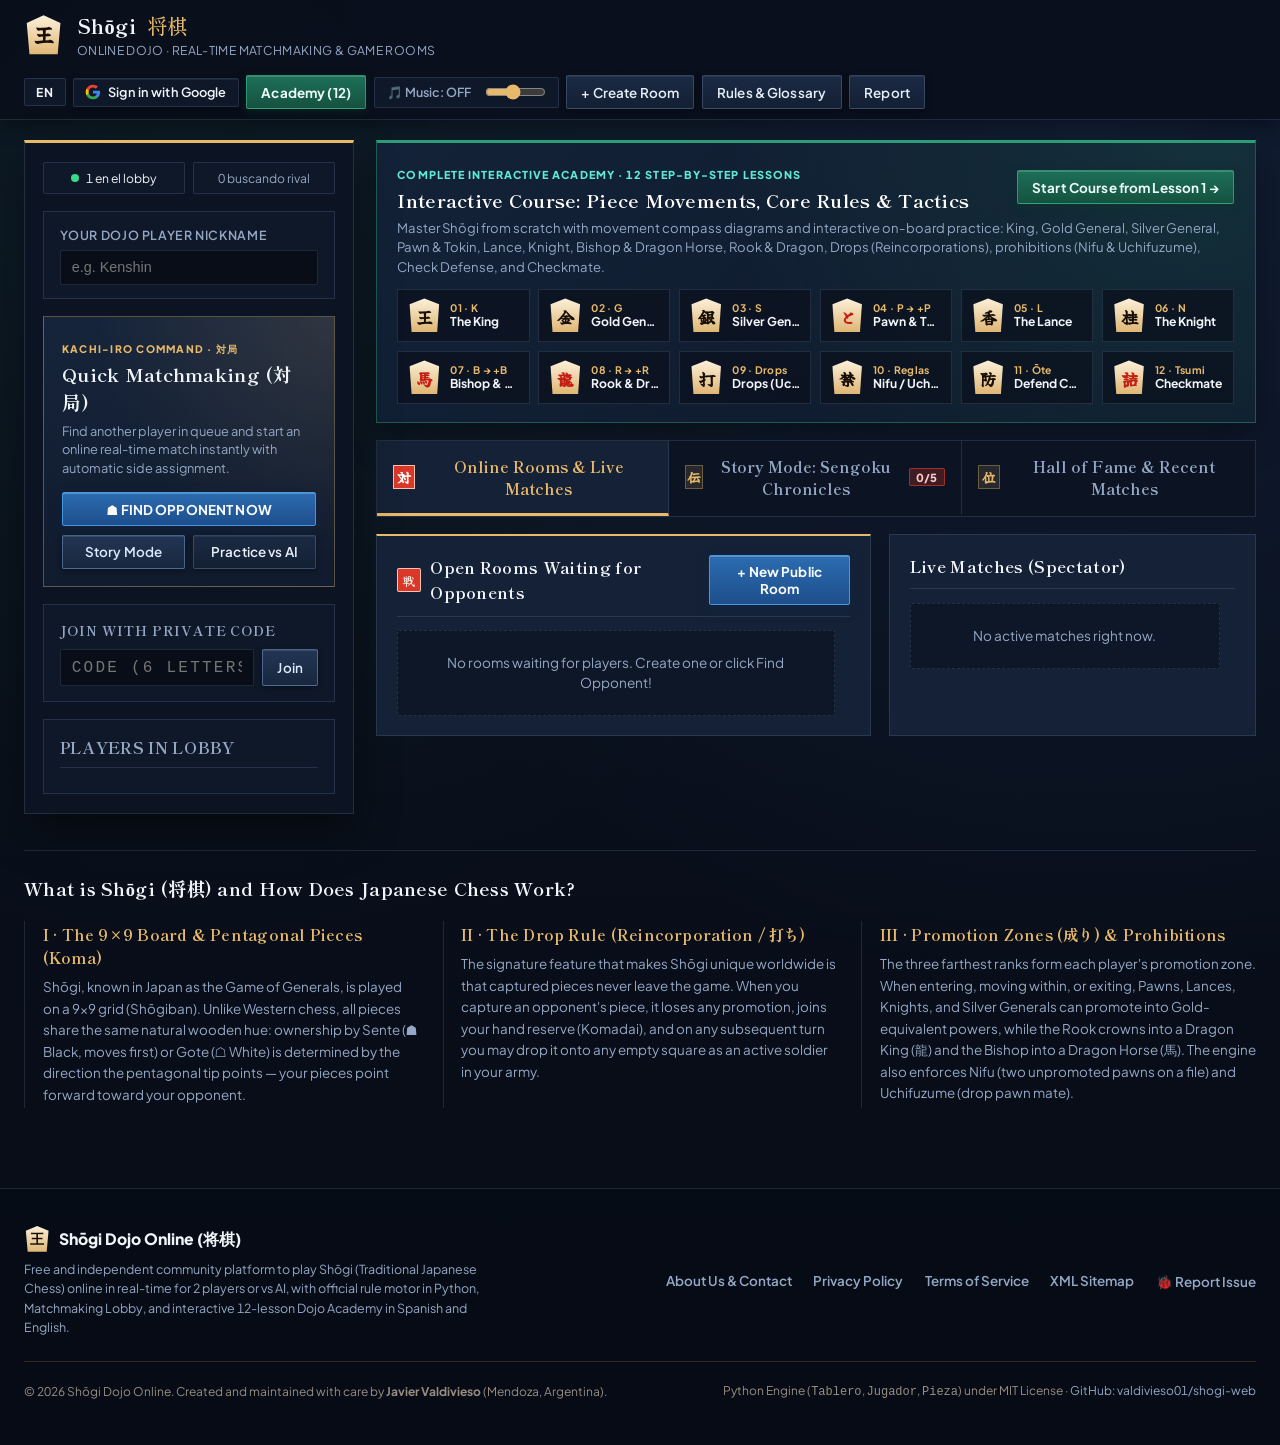
==== commit f33d23c4: "style(buttons): replace red primary buttons with calm Ruri-iro Japanese cobalt blue" ====
--- a/static/index.html
+++ b/static/index.html
@@ -37,7 +37,7 @@
   <link rel="preconnect" href="https://fonts.googleapis.com">
   <link rel="preconnect" href="https://fonts.gstatic.com" crossorigin>
   <link href="https://fonts.googleapis.com/css2?family=Plus+Jakarta+Sans:wght@400;500;600;700;800&family=Shippori+Mincho:wght@600;700;800&family=Yuji+Syuku&display=swap" rel="stylesheet">
-  <link rel="stylesheet" href="/static/styles.css?v=25">
+  <link rel="stylesheet" href="/static/styles.css?v=26">
 
   <!-- Datos Estructurados JSON-LD (Schema.org WebSite + WebApplication + FAQPage) para indexado en Google -->
   <script type="application/ld+json">
--- a/static/styles.css
+++ b/static/styles.css
@@ -1607,55 +1607,55 @@
   cursor: not-allowed;
 }
 
-/* Acción Primaria de Combate: Laca Bermellón Samurái (Shu-iro 朱色) */
+/* Acción Primaria: Azul Cobalto Real Japonés (Ruri-iro 瑠璃色) — Elegante y no invasivo */
 .btn-primary {
-  background: linear-gradient(180deg, #d63627 0%, #a82015 100%);
-  color: #fff8f5;
-  border-color: #ef5a4a;
+  background: linear-gradient(180deg, #2b6cb0 0%, #1e4e8c 100%);
+  color: #f8fafc;
+  border-color: #4299e1;
   font-weight: 700;
   box-shadow:
-    inset 0 1px 0 rgba(255, 210, 195, 0.32),
-    0 4px 14px rgba(184, 32, 21, 0.42);
+    inset 0 1px 0 rgba(255, 255, 255, 0.25),
+    0 4px 12px rgba(15, 38, 74, 0.5);
 }
 
 .btn-primary:hover:not(:disabled) {
-  background: linear-gradient(180deg, #e54232 0%, #bc261a 100%);
-  border-color: #ff7b6b;
+  background: linear-gradient(180deg, #3182ce 0%, #2b6cb0 100%);
+  border-color: #63b3ed;
   color: #ffffff;
   box-shadow:
-    inset 0 1px 0 rgba(255, 225, 215, 0.42),
-    0 6px 18px rgba(214, 54, 39, 0.55);
-}
-
-/* Acción de Academia / Aprendizaje: Verde Jade Tatami (翠緑) */
+    inset 0 1px 0 rgba(255, 255, 255, 0.35),
+    0 6px 16px rgba(30, 78, 140, 0.6);
+}
+
+/* Acción de Academia / Aprendizaje: Verde Jade Tatami Suave (Seiji 青磁) */
 .btn-jade {
-  background: linear-gradient(180deg, #1e7f5c 0%, #145e43 100%);
+  background: linear-gradient(180deg, #1d6f58 0%, #155240 100%);
   color: #ecfdf5;
-  border-color: #34b384;
+  border-color: rgba(74, 222, 160, 0.45);
   font-weight: 700;
   box-shadow:
-    inset 0 1px 0 rgba(167, 243, 208, 0.28),
-    0 4px 14px rgba(20, 94, 67, 0.42);
+    inset 0 1px 0 rgba(255, 255, 255, 0.18),
+    0 3px 10px rgba(12, 58, 43, 0.4);
 }
 
 .btn-jade:hover:not(:disabled) {
-  background: linear-gradient(180deg, #24946c 0%, #197050 100%);
+  background: linear-gradient(180deg, #23856a 0%, #1a634e 100%);
   border-color: #5eead4;
   color: #ffffff;
 }
 
-/* Acción Secundaria Destacada: Índigo Real con filete luminoso */
+/* Acción Secundaria Destacada: Índigo Pizarra con borde sutil */
 .btn-accent {
-  background: linear-gradient(180deg, #213757 0%, #172740 100%);
-  color: #f3d292;
-  border-color: rgba(232, 185, 106, 0.48);
-  box-shadow: inset 0 1px 0 rgba(232, 185, 106, 0.14), 0 2px 6px rgba(0, 0, 0, 0.35);
+  background: linear-gradient(180deg, #223554 0%, #18273e 100%);
+  color: #dbeafe;
+  border-color: rgba(147, 197, 253, 0.38);
+  box-shadow: inset 0 1px 0 rgba(255, 255, 255, 0.1), 0 2px 6px rgba(0, 0, 0, 0.35);
 }
 
 .btn-accent:hover:not(:disabled) {
-  background: linear-gradient(180deg, #2b476f 0%, #1e3352 100%);
-  border-color: var(--accent-gold);
-  color: #ffe4ad;
+  background: linear-gradient(180deg, #2c446b 0%, #1f3352 100%);
+  border-color: #93c5fd;
+  color: #ffffff;
 }
 
 .btn-danger {
@@ -2247,9 +2247,9 @@
   display: inline-flex;
   align-items: center;
   gap: 0.25rem;
-  background: linear-gradient(180deg, #b8291d 0%, #8f1c12 100%);
-  border: 1px solid rgba(255, 195, 180, 0.5);
-  color: #fff6f2 !important;
+  background: linear-gradient(180deg, #2b6cb0 0%, #1e4e8c 100%);
+  border: 1px solid rgba(147, 197, 253, 0.5);
+  color: #f8fafc !important;
   font-size: 0.7rem;
   font-weight: 800;
   letter-spacing: 0.04em;
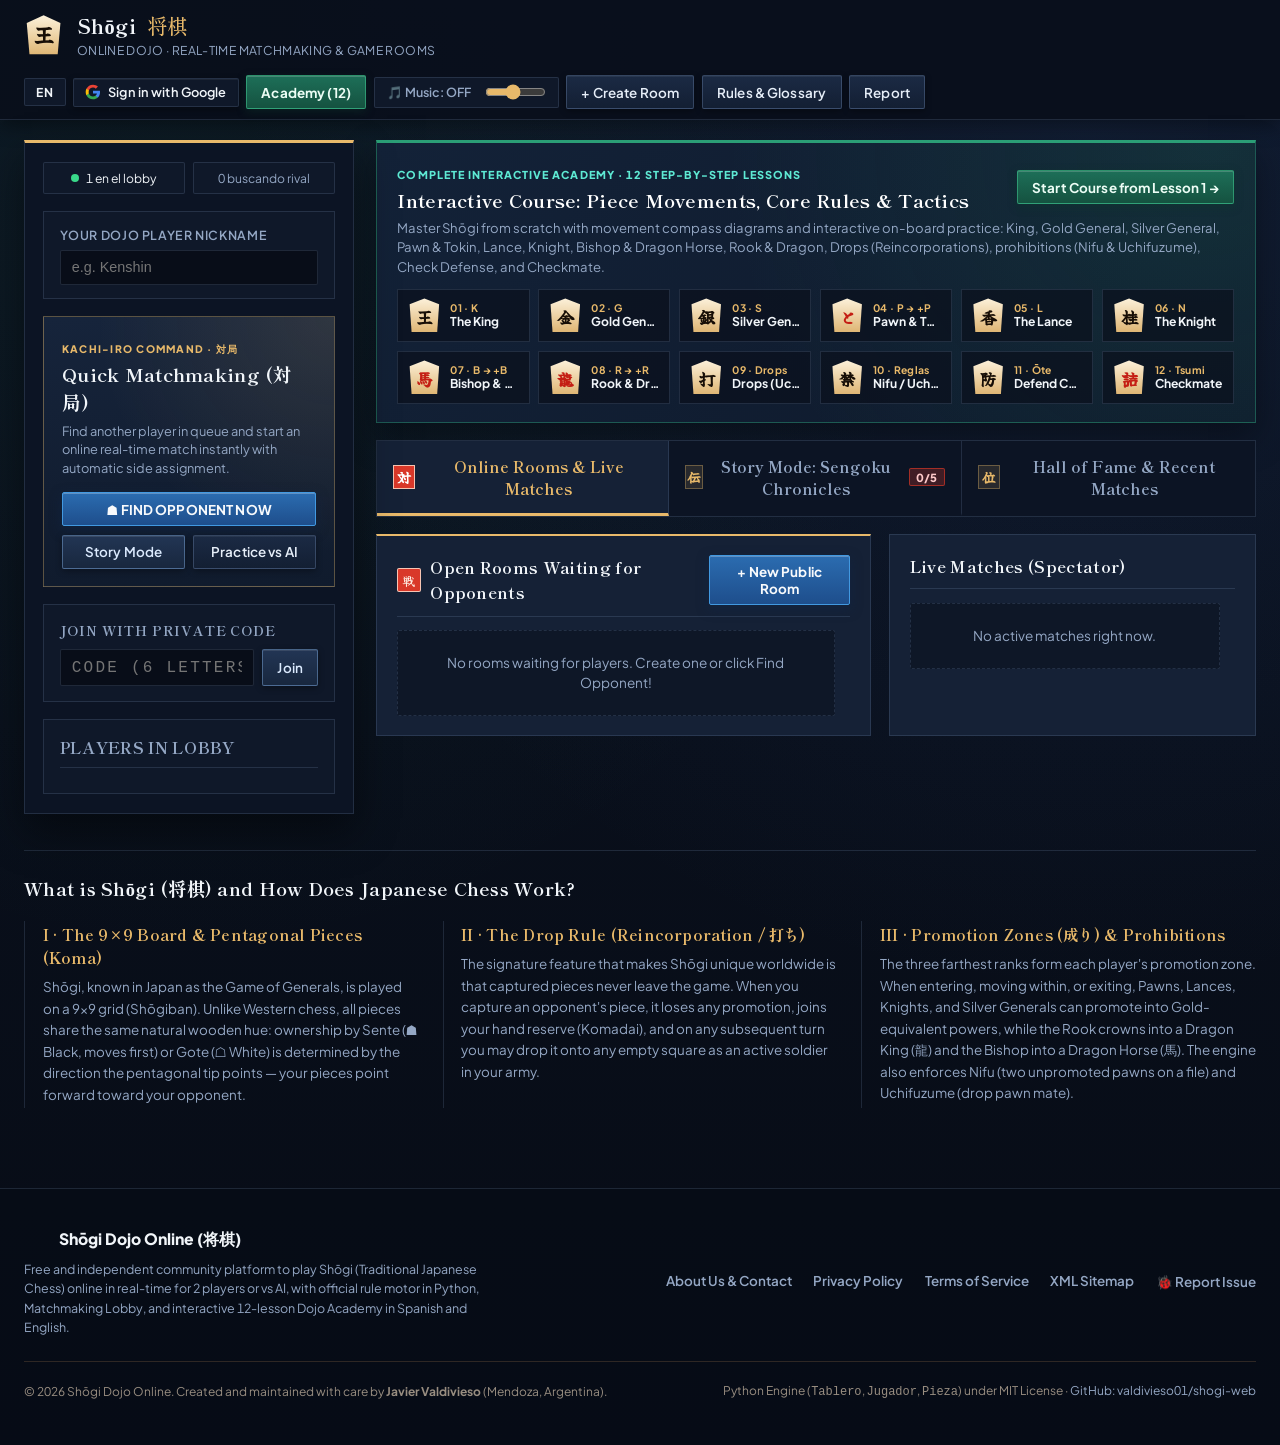
==== commit ad18cef0: "feat(arena): replace brown komadai boxes with deep indigo trays and add player profile avatars, rati" ====
--- a/static/index.html
+++ b/static/index.html
@@ -37,7 +37,7 @@
   <link rel="preconnect" href="https://fonts.googleapis.com">
   <link rel="preconnect" href="https://fonts.gstatic.com" crossorigin>
   <link href="https://fonts.googleapis.com/css2?family=Plus+Jakarta+Sans:wght@400;500;600;700;800&family=Shippori+Mincho:wght@600;700;800&family=Yuji+Syuku&display=swap" rel="stylesheet">
-  <link rel="stylesheet" href="/static/styles.css?v=26">
+  <link rel="stylesheet" href="/static/styles.css?v=27">
 
   <!-- Datos Estructurados JSON-LD (Schema.org WebSite + WebApplication + FAQPage) para indexado en Google -->
   <script type="application/ld+json">
@@ -482,16 +482,26 @@
       <!-- Columna Izquierda: Reserva Superior (Rival) + Estado -->
       <aside class="side-panel side-left" aria-label="Panel del jugador superior y reserva">
         <section class="player-card" id="top-player-card">
-          <div class="player-header">
-            <span class="player-symbol" id="top-player-symbol" aria-hidden="true">☖</span>
+          <div class="player-identity-header">
+            <div class="player-avatar-slot">
+              <img src="" alt="" class="player-avatar-img" id="top-player-avatar" width="52" height="52" hidden>
+              <div class="player-koma-avatar" id="top-player-koma-fallback" aria-hidden="true">玉</div>
+              <span class="player-side-crest" id="top-player-symbol" aria-hidden="true">☖</span>
+            </div>
             <div class="player-meta">
-              <h2 id="top-player-title" data-i18n="gote_title">Gote · Blanco</h2>
+              <div class="player-title-row">
+                <span class="player-army-label" id="top-player-title" data-i18n="gote_title">Gote · Blanco</span>
+                <span class="turn-tag" id="top-turn-tag" data-i18n="their_turn" hidden>Su turno</span>
+              </div>
               <p class="player-name" id="top-player-name" data-i18n="waiting_player">Esperando jugador...</p>
-            </div>
-            <span class="turn-tag" id="top-turn-tag" data-i18n="their_turn" hidden>Su turno</span>
+              <div class="player-badges-row" id="top-player-badges"></div>
+            </div>
           </div>
           <div class="komadai" id="top-komadai" aria-label="Piezas capturadas del jugador superior">
-            <p class="komadai-title" data-i18n="komadai_top_title">Piezas en mano (Komadai)</p>
+            <div class="komadai-header-row">
+              <p class="komadai-title" data-i18n="komadai_top_title">Piezas en mano (Komadai)</p>
+              <span class="komadai-orient-hint">☖ Apuntan abajo</span>
+            </div>
             <div class="komadai-grid" id="top-hand-grid"></div>
           </div>
         </section>
@@ -583,16 +593,26 @@
       <!-- Columna Derecha: Reserva Inferior (Jugador Activo) + Historial -->
       <aside class="side-panel side-right" aria-label="Panel del jugador inferior e historial">
         <section class="player-card player-card-active" id="bottom-player-card">
-          <div class="player-header">
-            <span class="player-symbol" id="bottom-player-symbol" aria-hidden="true">☗</span>
+          <div class="player-identity-header">
+            <div class="player-avatar-slot">
+              <img src="" alt="" class="player-avatar-img" id="bottom-player-avatar" width="52" height="52" hidden>
+              <div class="player-koma-avatar" id="bottom-player-koma-fallback" aria-hidden="true">王</div>
+              <span class="player-side-crest" id="bottom-player-symbol" aria-hidden="true">☗</span>
+            </div>
             <div class="player-meta">
-              <h2 id="bottom-player-title" data-i18n="sente_title">Sente · Negro</h2>
+              <div class="player-title-row">
+                <span class="player-army-label" id="bottom-player-title" data-i18n="sente_title">Sente · Negro</span>
+                <span class="turn-tag" id="bottom-turn-tag" data-i18n="your_turn" hidden>Tu turno</span>
+              </div>
               <p class="player-name" id="bottom-player-name" data-i18n="waiting_player">Esperando jugador...</p>
-            </div>
-            <span class="turn-tag" id="bottom-turn-tag" data-i18n="your_turn" hidden>Tu turno</span>
+              <div class="player-badges-row" id="bottom-player-badges"></div>
+            </div>
           </div>
           <div class="komadai" id="bottom-komadai" aria-label="Piezas capturadas del jugador inferior">
-            <p class="komadai-title" data-i18n="komadai_bottom_title">Piezas en mano (clic para reincorporar)</p>
+            <div class="komadai-header-row">
+              <p class="komadai-title" data-i18n="komadai_bottom_title">Piezas en mano (clic para reincorporar)</p>
+              <span class="komadai-orient-hint">☗ Apuntan arriba</span>
+            </div>
             <div class="komadai-grid" id="bottom-hand-grid"></div>
           </div>
         </section>
@@ -856,6 +876,6 @@
   </dialog>
 
   <script src="/static/i18n.js?v=8"></script>
-  <script src="/static/app.js?v=30" defer></script>
+  <script src="/static/app.js?v=31" defer></script>
 </body>
 </html>
--- a/static/styles.css
+++ b/static/styles.css
@@ -1077,80 +1077,212 @@
   gap: 1rem;
 }
 
-/* Tarjetas de Jugador y Komadai */
+/* Tarjetas de Identidad de Jugador y Bandeja Komadai en Pizarra Índigo */
 .player-card,
 .match-card,
 .history-card {
   background: var(--bg-card);
   border: 1px solid var(--border-subtle);
   border-radius: var(--radius-md);
-  padding: 1rem;
+  padding: 1.05rem;
+  box-shadow: 0 12px 28px rgba(0, 0, 0, 0.38);
+}
+
+.player-card {
+  position: relative;
+  transition: border-color 0.2s ease, box-shadow 0.2s ease;
 }
 
 .player-card.active-turn {
-  border-color: var(--accent-gold);
-  border-inline-start: 3px solid var(--accent-gold);
-}
-
-.player-header {
-  display: flex;
-  align-items: safe center;
-  gap: 0.75rem;
+  border-color: #4299e1;
+  border-block-start: 3px solid var(--accent-gold);
+  box-shadow: 0 14px 32px rgba(0, 0, 0, 0.5), inset 0 1px 0 rgba(232, 185, 106, 0.2);
+}
+
+.player-identity-header {
+  display: flex;
+  align-items: center;
+  gap: 0.85rem;
+  padding-block-end: 0.85rem;
   margin-block-end: 0.85rem;
-}
-
-.player-symbol {
-  font-size: 1.55rem;
-  line-height: 1;
-  color: var(--accent-gold);
+  border-block-end: 1px solid var(--border-subtle);
+}
+
+.player-avatar-slot {
+  position: relative;
+  width: 54px;
+  height: 54px;
+  min-width: 54px;
+  display: flex;
+  align-items: center;
+  justify-content: center;
+}
+
+.player-avatar-img {
+  width: 54px;
+  height: 54px;
+  border-radius: var(--radius-md);
+  object-fit: cover;
+  border: 2px solid var(--accent-gold);
+  background: var(--bg-dock);
+  box-shadow: 0 4px 12px rgba(0, 0, 0, 0.55);
+}
+
+.player-koma-avatar {
+  width: 48px;
+  height: 52px;
+  background: linear-gradient(180deg, var(--koma-top) 0%, var(--koma-bottom) 100%);
+  color: var(--koma-ink);
+  font-family: var(--font-calligraphy);
+  font-size: 1.45rem;
+  font-weight: 900;
+  display: grid;
+  place-content: center;
+  padding-top: 0.15rem;
+  clip-path: polygon(50% 3%, 95% 19%, 89% 96%, 11% 96%, 5% 19%);
+  box-shadow: 0 4px 10px rgba(0, 0, 0, 0.55);
+}
+
+.player-koma-avatar.points-down {
+  clip-path: polygon(11% 4%, 89% 4%, 95% 81%, 50% 97%, 5% 81%);
+  padding-top: 0;
+  padding-bottom: 0.2rem;
+}
+
+.player-side-crest {
+  position: absolute;
+  bottom: -4px;
+  right: -4px;
+  width: 22px;
+  height: 22px;
+  border-radius: 3px;
+  background: var(--bg-dock);
+  border: 1px solid var(--accent-gold);
+  color: var(--accent-gold);
+  font-size: 0.82rem;
+  display: grid;
+  place-content: center;
+  box-shadow: 0 2px 6px rgba(0, 0, 0, 0.7);
 }
 
 .player-meta {
   min-inline-size: 0;
   flex: 1 1 auto;
-}
-
-.player-meta h2 {
-  margin: 0;
-  font-size: 1rem;
+  display: flex;
+  flex-direction: column;
+  gap: 0.2rem;
+}
+
+.player-title-row {
+  display: flex;
+  align-items: center;
+  justify-content: space-between;
+  gap: 0.4rem;
+}
+
+.player-army-label {
+  font-size: 0.72rem;
+  font-weight: 800;
+  text-transform: uppercase;
+  letter-spacing: 0.06em;
+  color: var(--text-muted);
 }
 
 .player-name {
   margin: 0;
-  font-size: 0.84rem;
-  color: var(--text-muted);
+  font-family: var(--font-display);
+  font-size: 1.04rem;
+  font-weight: 700;
+  color: #ffffff;
   overflow: clip;
   text-overflow: ellipsis;
   white-space: nowrap;
 }
 
+.player-badges-row {
+  display: flex;
+  align-items: center;
+  flex-wrap: wrap;
+  gap: 0.35rem;
+  margin-top: 0.1rem;
+}
+
+.p-meta-pill {
+  font-size: 0.68rem;
+  font-weight: 700;
+  padding: 0.1rem 0.42rem;
+  border-radius: 2px;
+  border: 1px solid var(--border-subtle);
+  background: var(--bg-surface);
+  color: var(--text-muted);
+}
+
+.p-meta-pill.is-you {
+  background: rgba(43, 108, 176, 0.28);
+  border-color: #63b3ed;
+  color: #e0f2fe;
+}
+
+.p-meta-pill.is-elo {
+  background: rgba(232, 185, 106, 0.14);
+  border-color: rgba(232, 185, 106, 0.42);
+  color: var(--accent-gold);
+}
+
+.p-meta-pill.is-verified {
+  background: rgba(29, 111, 88, 0.26);
+  border-color: rgba(74, 222, 160, 0.42);
+  color: #6ee7b7;
+}
+
 .turn-tag {
-  margin-inline-start: auto;
-  padding-block: 0.16rem;
-  padding-inline: 0.5rem;
+  padding-block: 0.14rem;
+  padding-inline: 0.48rem;
   border-radius: var(--radius-sm);
-  background: var(--accent-gold);
-  color: #18120c;
-  font-size: 0.72rem;
-  font-weight: 700;
-  text-transform: uppercase;
-  letter-spacing: 0.04em;
-}
-
-.komadai {
-  background: #231a12;
-  border: 1px solid rgba(217, 173, 101, 0.35);
-  border-radius: var(--radius-sm);
-  padding: 0.65rem;
-  min-block-size: 122px;
-}
-
-.komadai-title {
-  margin: 0 0 0.5rem 0;
-  font-size: 0.76rem;
-  color: #e4c9a0;
+  background: #2b6cb0;
+  border: 1px solid #63b3ed;
+  color: #ffffff;
+  font-size: 0.68rem;
+  font-weight: 800;
   text-transform: uppercase;
   letter-spacing: 0.05em;
+  white-space: nowrap;
+}
+
+/* Bandeja Komadai en Pizarra Índigo Profunda (Sin bloque marrón) */
+.komadai {
+  background:
+    radial-gradient(circle at 50% 0%, rgba(148, 179, 224, 0.06), transparent 70%),
+    #0b1220;
+  border: 1px solid rgba(148, 179, 224, 0.22);
+  box-shadow: inset 0 2px 8px rgba(0, 0, 0, 0.65);
+  border-radius: var(--radius-sm);
+  padding: 0.7rem;
+  min-block-size: 124px;
+}
+
+.komadai-header-row {
+  display: flex;
+  align-items: center;
+  justify-content: space-between;
+  gap: 0.4rem;
+  margin-block-end: 0.5rem;
+}
+
+.komadai-title {
+  margin: 0;
+  font-size: 0.7rem;
+  font-weight: 700;
+  color: var(--text-muted);
+  text-transform: uppercase;
+  letter-spacing: 0.06em;
+}
+
+.komadai-orient-hint {
+  font-size: 0.66rem;
+  font-weight: 600;
+  color: var(--accent-gold);
+  opacity: 0.85;
 }
 
 .komadai-grid {
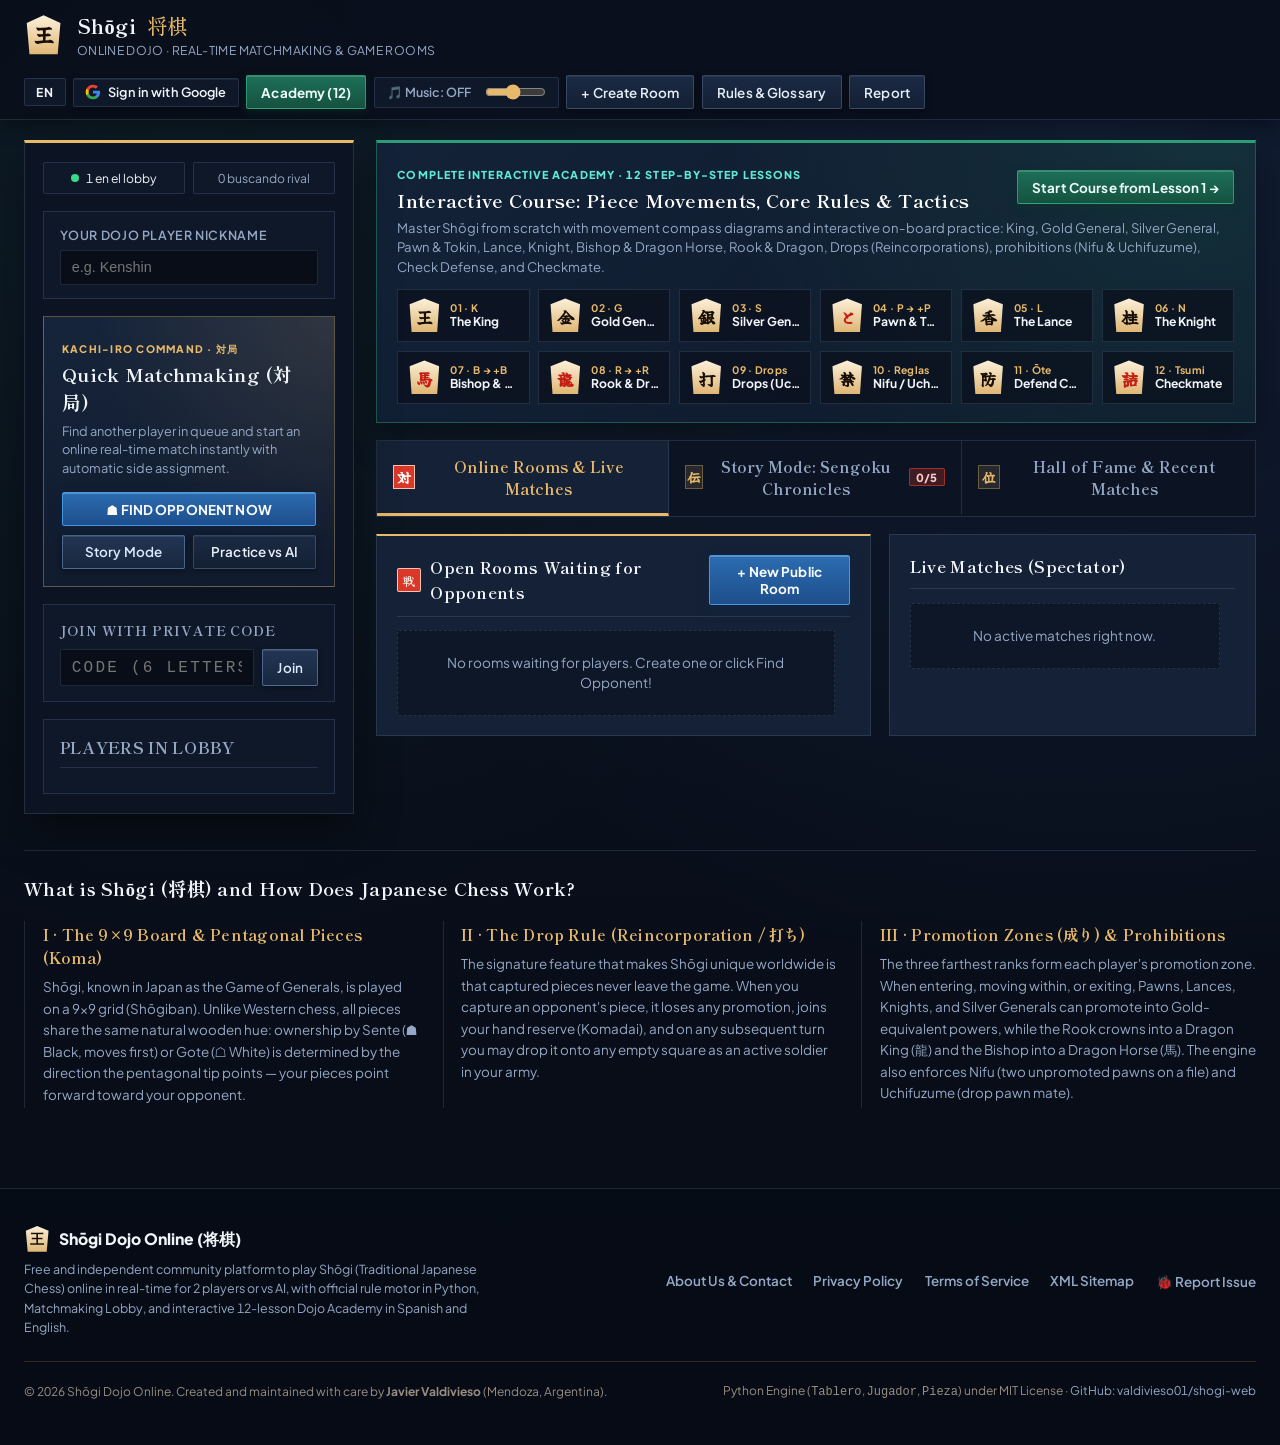
==== commit 13a33929: "fix(rooms): serialize datetime in save_active_room and add transparent /sync recovery on 404" ====
--- a/static/index.html
+++ b/static/index.html
@@ -876,6 +876,6 @@
   </dialog>
 
   <script src="/static/i18n.js?v=8"></script>
-  <script src="/static/app.js?v=31" defer></script>
+  <script src="/static/app.js?v=32" defer></script>
 </body>
 </html>
